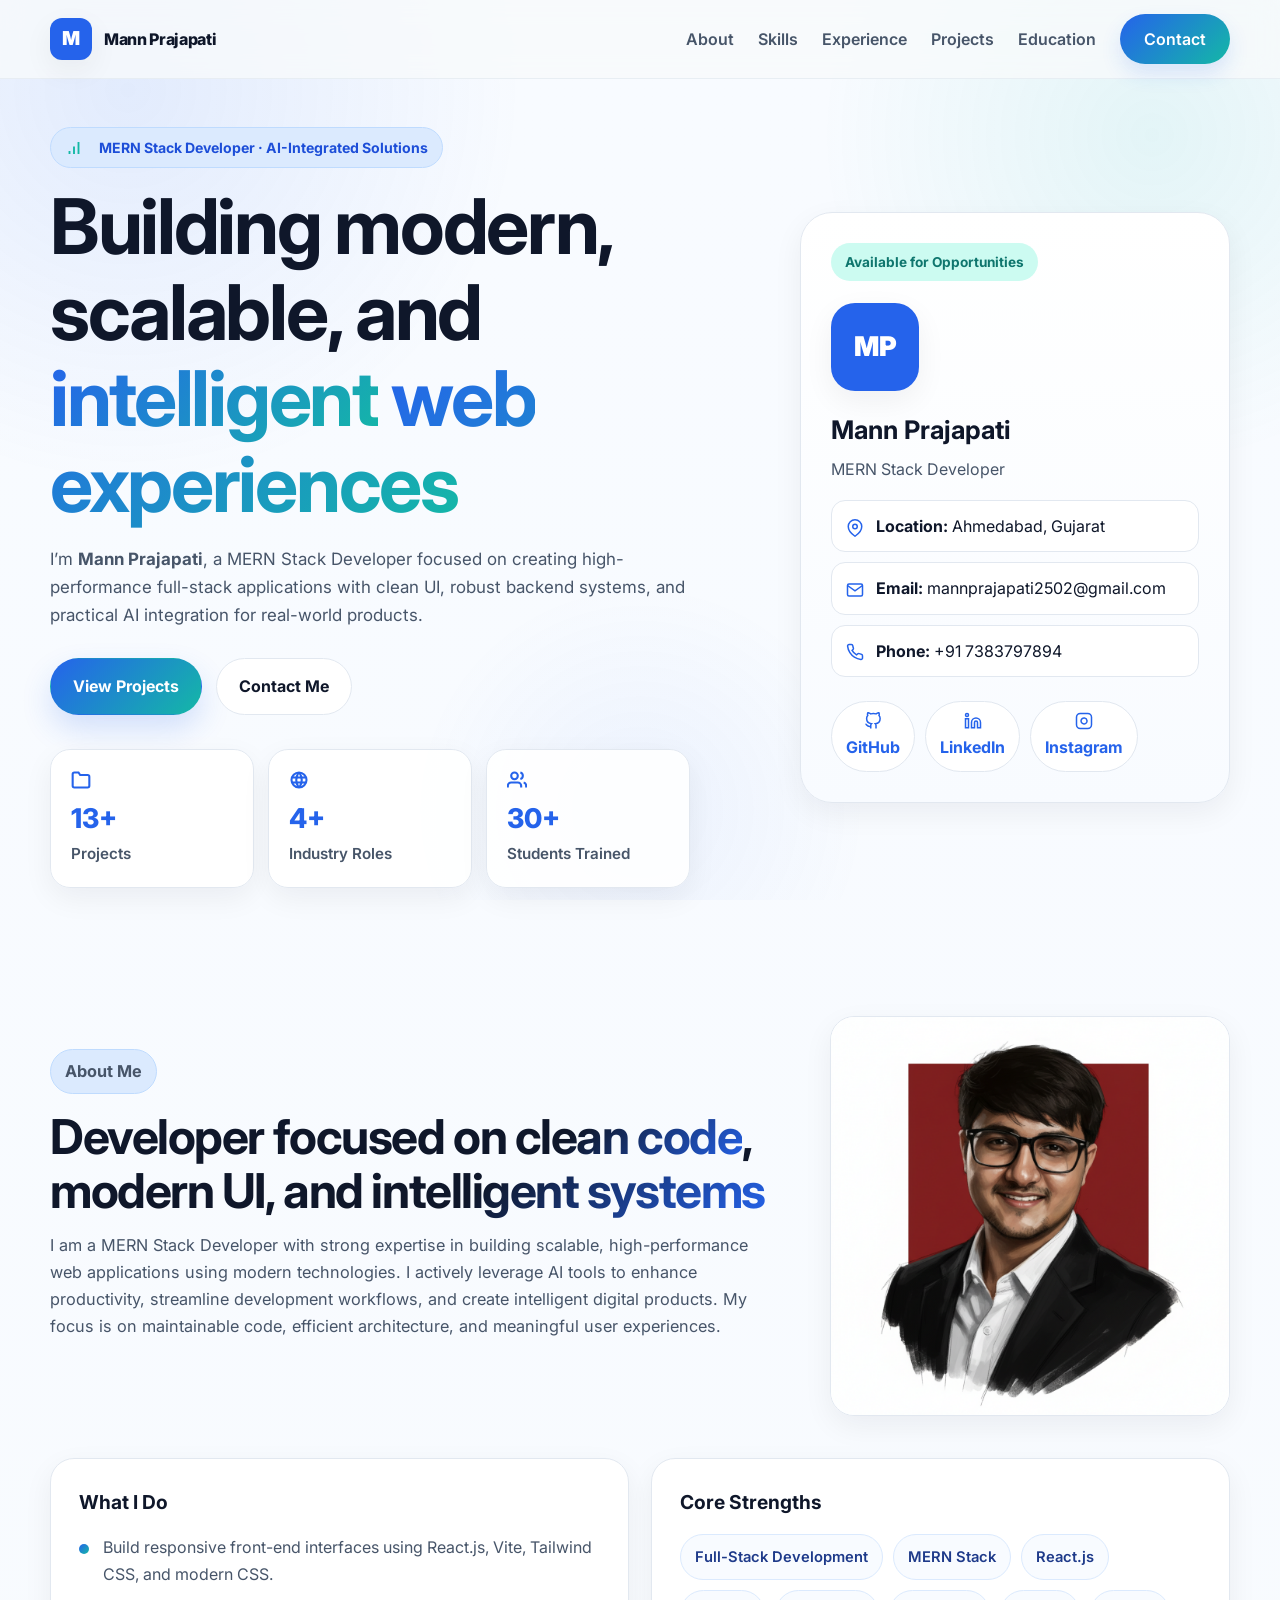
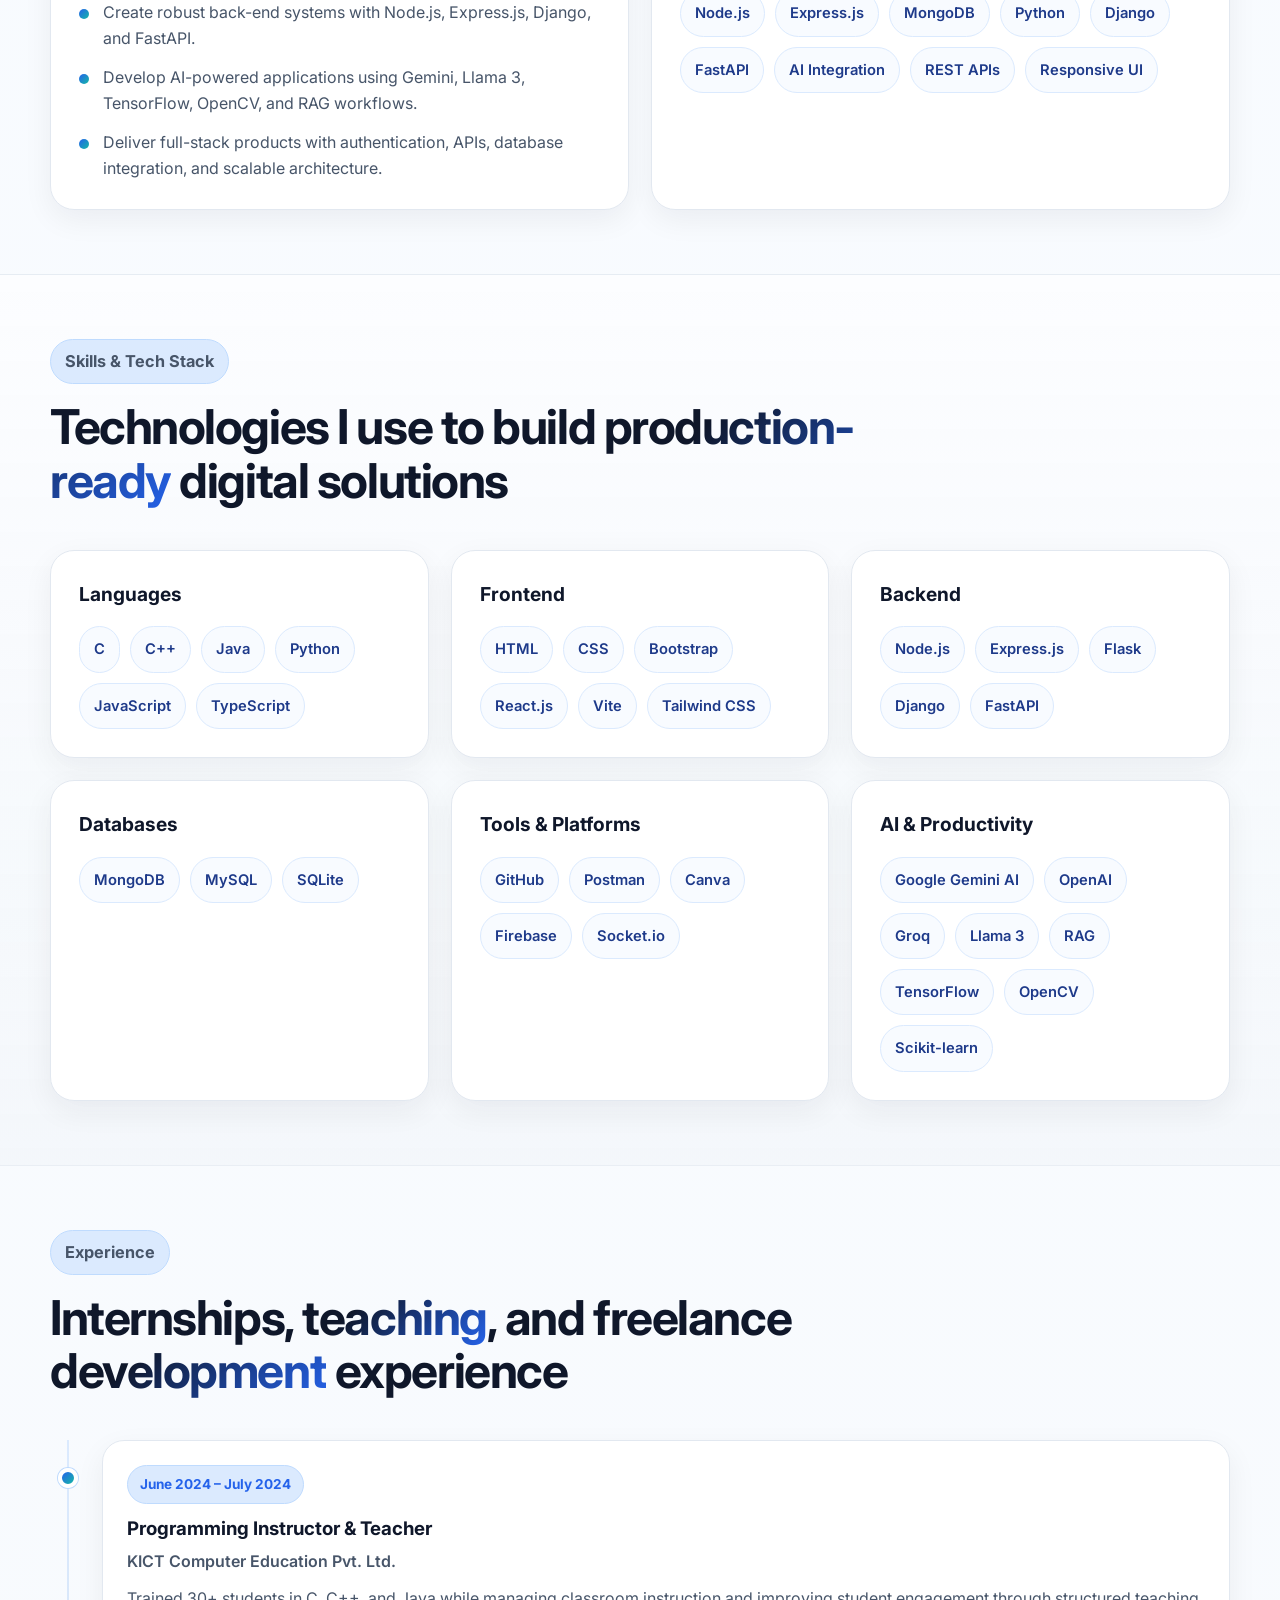
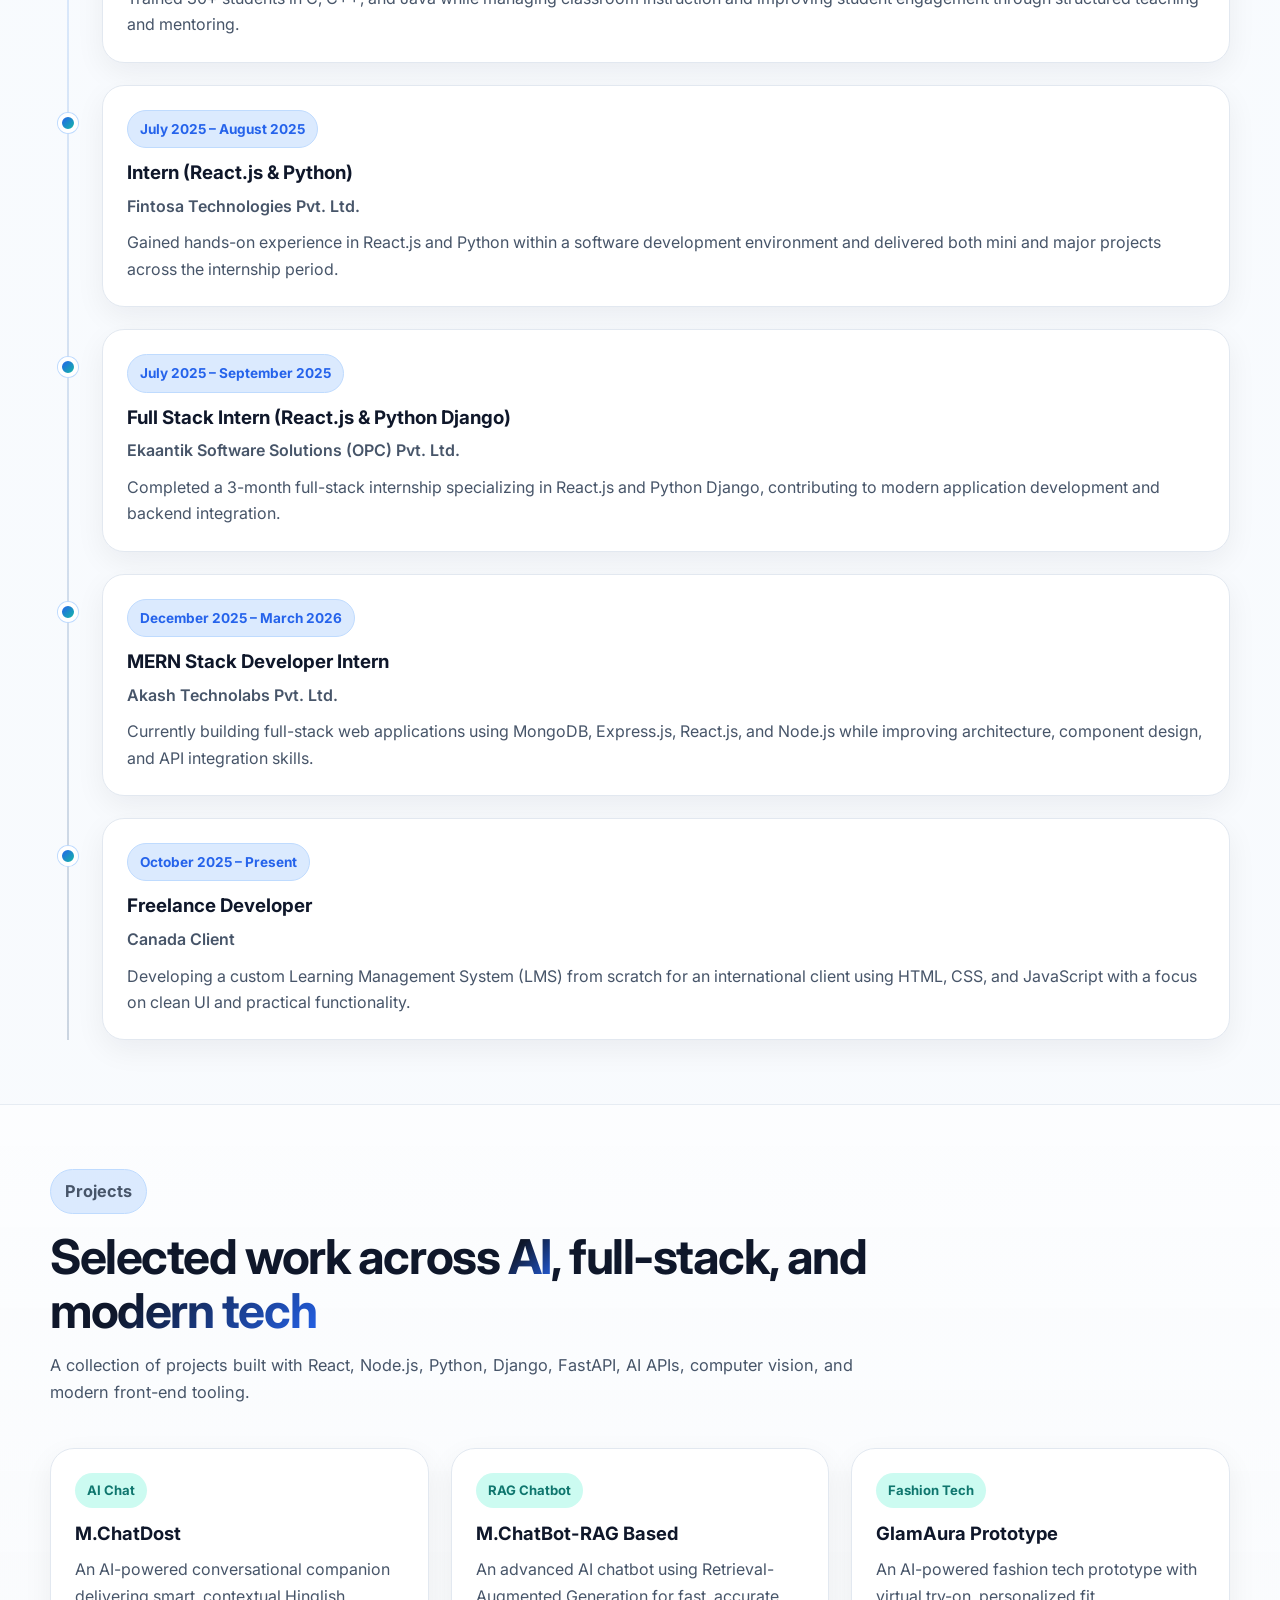
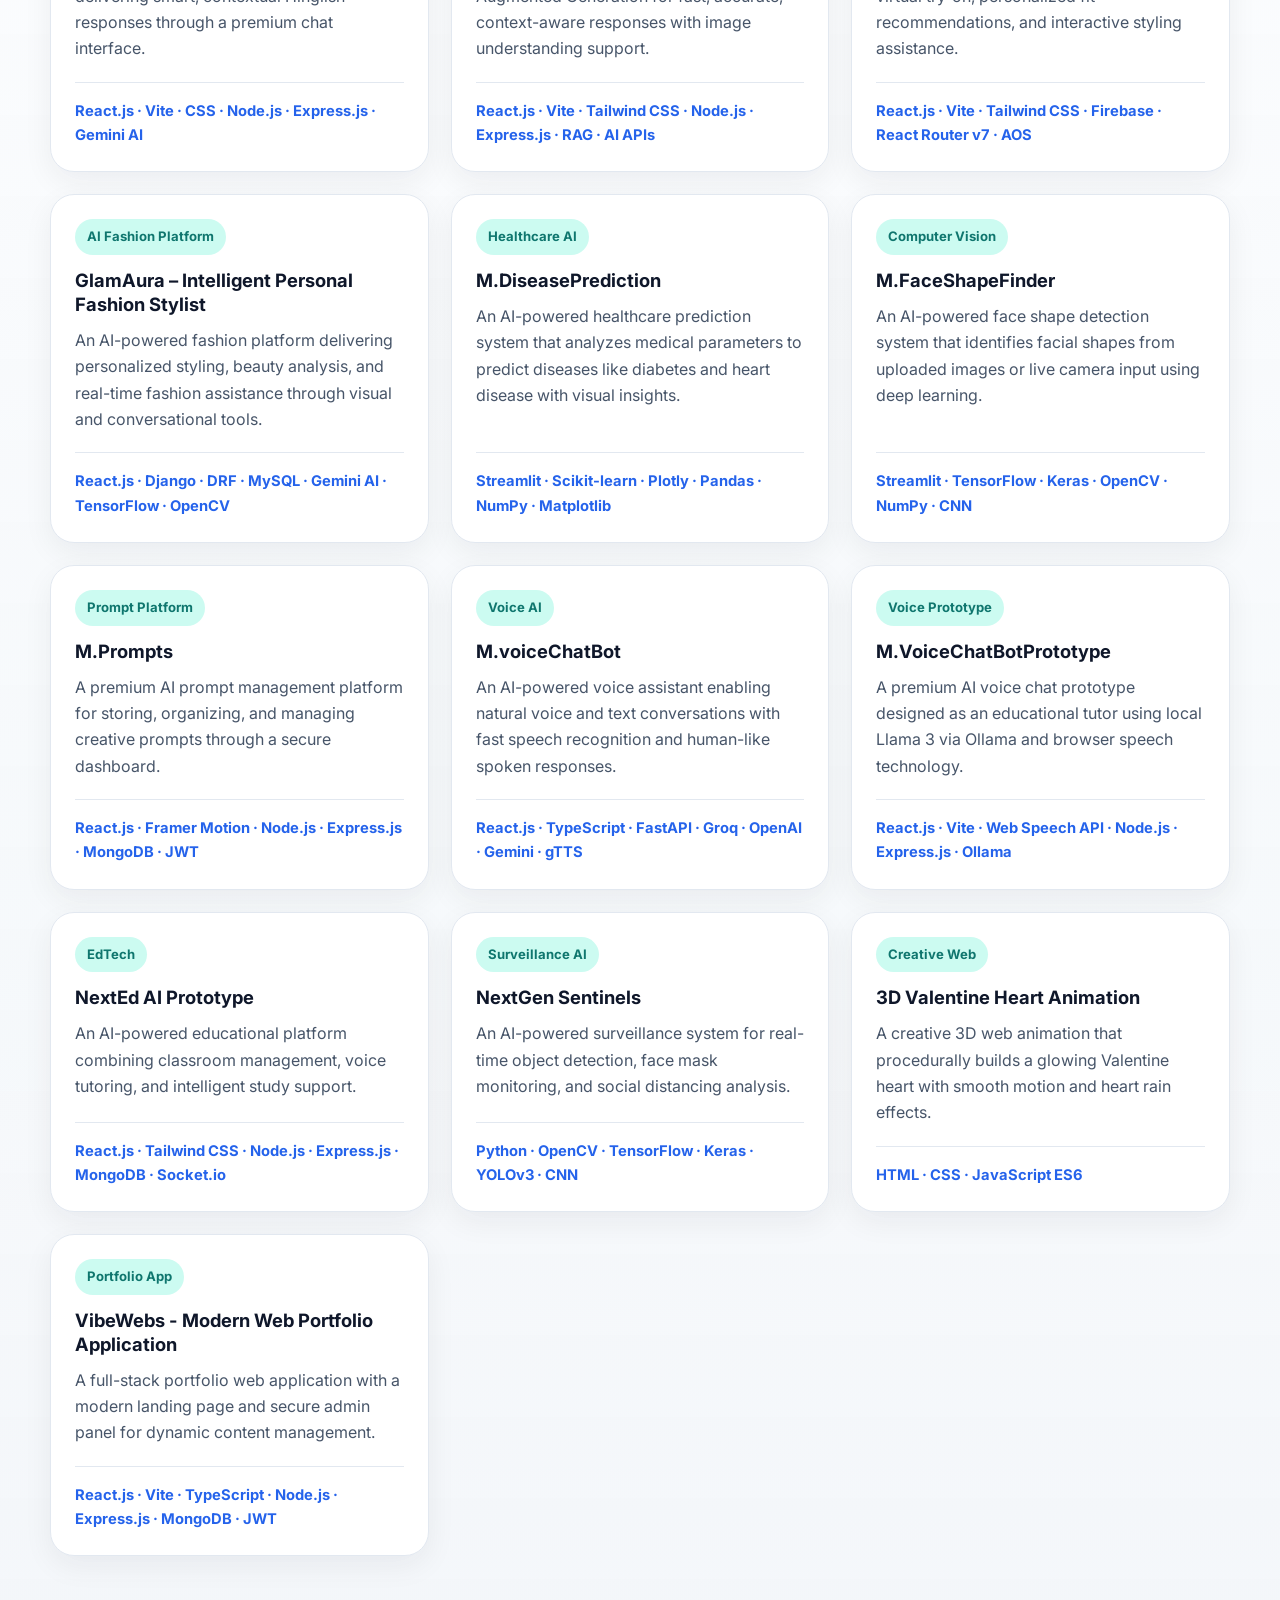
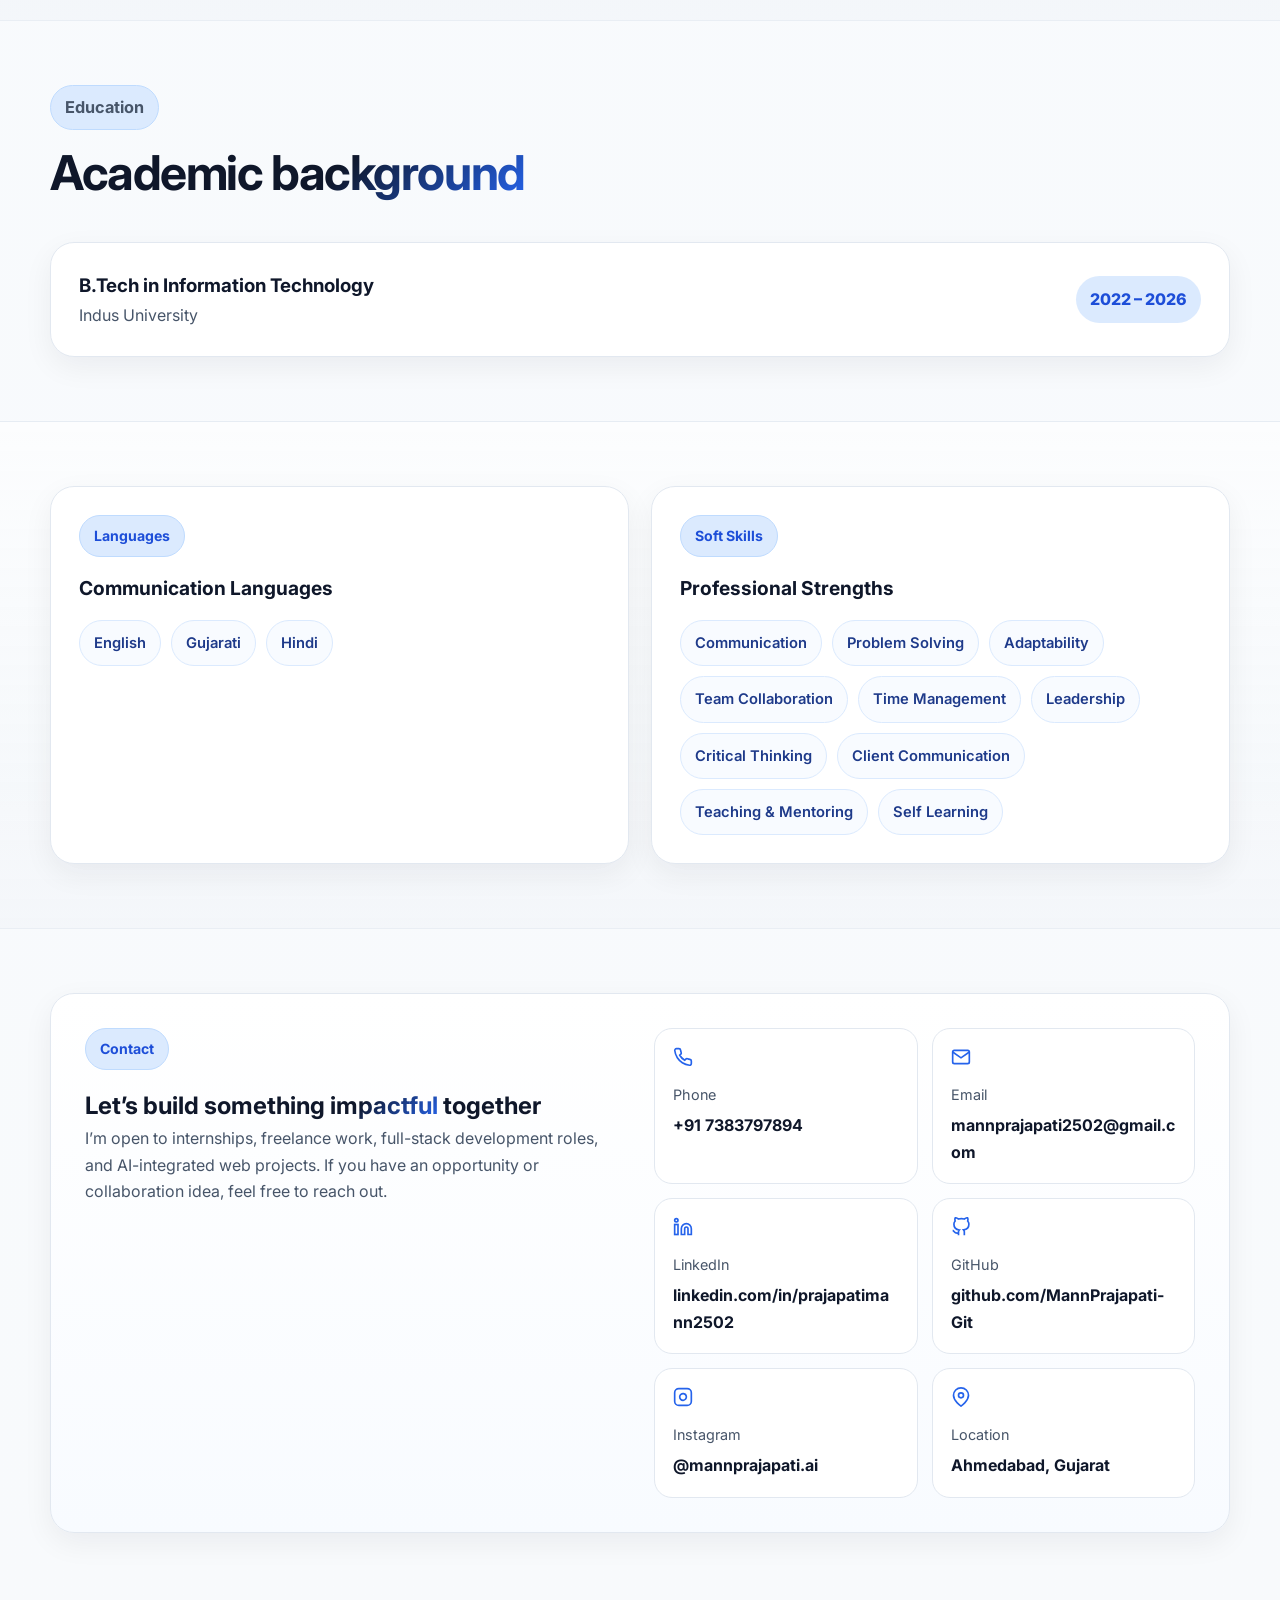
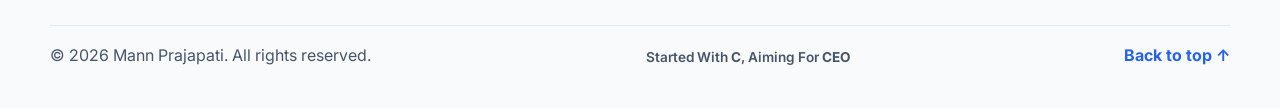
==== index.html @ d84b83ed "SPA-Portfolio uploaded" ====
<!-- index.html -->
<!DOCTYPE html>
<html lang="en">
<head>
  <meta charset="UTF-8" />
  <meta name="viewport" content="width=device-width, initial-scale=1.0" />
  <title>Mann Prajapati | MERN Stack Developer</title>
  <link rel="icon" type="image/svg+xml" href="data:image/svg+xml,<svg xmlns='http://www.w3.org/2000/svg' viewBox='0 0 100 100'><rect width='100' height='100' rx='20' fill='%232563eb'/><text x='50' y='72' font-family='sans-serif' font-size='65' font-weight='800' fill='white' text-anchor='middle'>M</text></svg>">
  <meta name="description" content="Mann Prajapati - MERN Stack Developer portfolio showcasing full-stack, AI-powered, and modern web projects." />
  <meta name="theme-color" content="#2563eb" />
  <link rel="preconnect" href="https://fonts.googleapis.com">
  <link rel="preconnect" href="https://fonts.gstatic.com" crossorigin>
  <link href="https://fonts.googleapis.com/css2?family=Inter:wght@400;500;600;700;800&display=swap" rel="stylesheet">
  <link rel="stylesheet" href="style.css" />
</head>
<body>
  <div class="site-bg"></div>

  <header class="header" id="top">
    <div class="container nav">
      <a href="#top" class="brand">
        <span class="brand-mark">M</span>
        <span class="brand-text">Mann Prajapati</span>
      </a>

      <button class="nav-toggle" id="navToggle" aria-label="Toggle navigation" aria-expanded="false">
        <span></span><span></span><span></span>
      </button>

      <nav class="nav-menu" id="navMenu">
        <a href="#about">About</a>
        <a href="#skills">Skills</a>
        <a href="#experience">Experience</a>
        <a href="#projects">Projects</a>
        <a href="#education">Education</a>
        <a href="#contact" class="nav-cta">Contact</a>
      </nav>
    </div>
  </header>

  <main>
    <!-- Hero -->
    <section class="hero section">
      <div class="container hero-grid">
        <div class="hero-content reveal">
          <p class="eyebrow">
            <svg width="18" height="18" viewBox="0 0 24 24" fill="none" stroke="currentColor" stroke-width="2.5" style="margin-right: 8px; vertical-align: middle; color: var(--accent);">
              <path d="M12 20V10"></path>
              <path d="M18 20V4"></path>
              <path d="M6 20v-4"></path>
            </svg>
            MERN Stack Developer · AI-Integrated Solutions
          </p>
          <h1>
            Building modern, scalable, and <span class="text-gradient">intelligent</span>
            <span class="text-gradient">web experiences</span>
          </h1>
          <p class="hero-text">
            I’m <strong>Mann Prajapati</strong>, a MERN Stack Developer focused on creating
            high-performance full-stack applications with clean UI, robust backend systems,
            and practical AI integration for real-world products.
          </p>

          <div class="hero-actions">
            <a href="#projects" class="btn btn-primary">View Projects</a>
            <a href="#contact" class="btn btn-secondary">Contact Me</a>
          </div>

          <div class="hero-meta">
            <div class="meta-card">
              <svg width="20" height="20" viewBox="0 0 24 24" fill="none" stroke="currentColor" stroke-width="2.5" style="margin-bottom: 8px; color: var(--primary);">
                <path d="M22 19a2 2 0 0 1-2 2H4a2 2 0 0 1-2-2V5a2 2 0 0 1 2-2h5l2 3h9a2 2 0 0 1 2 2z"></path>
              </svg>
              <span class="meta-number">13+</span>
              <span class="meta-label">Projects</span>
            </div>
            <div class="meta-card">
              <svg width="20" height="20" viewBox="0 0 24 24" fill="none" stroke="currentColor" stroke-width="2.5" style="margin-bottom: 8px; color: var(--primary);">
                <path d="M12 21a9 9 0 1 0-9-9 9 9 0 0 0 9 9z"></path>
                <path d="M3.6 9h16.8"></path>
                <path d="M3.6 15h16.8"></path>
                <path d="M11.5 3a17 17 0 0 0 0 18"></path>
                <path d="M12.5 3a17 17 0 0 1 0 18"></path>
              </svg>
              <span class="meta-number">4+</span>
              <span class="meta-label">Industry Roles</span>
            </div>
            <div class="meta-card">
              <svg width="20" height="20" viewBox="0 0 24 24" fill="none" stroke="currentColor" stroke-width="2.5" style="margin-bottom: 8px; color: var(--primary);">
                <path d="M17 21v-2a4 4 0 0 0-4-4H5a4 4 0 0 0-4 4v2"></path>
                <circle cx="9" cy="7" r="4"></circle>
                <path d="M23 21v-2a4 4 0 0 0-3-3.87"></path>
                <path d="M16 3.13a4 4 0 0 1 0 7.75"></path>
              </svg>
              <span class="meta-number">30+</span>
              <span class="meta-label">Students Trained</span>
            </div>
          </div>
        </div>

        <div class="hero-card reveal">
          <div class="profile-card">
            <div class="profile-badge">
              Available for Opportunities</div>
            <div class="profile-avatar">MP</div>
            <h3>Mann Prajapati</h3>
            <p>MERN Stack Developer</p>

            <div class="info-list">
              <div>
                <svg width="18" height="18" viewBox="0 0 24 24" fill="none" stroke="currentColor" stroke-width="2" style="margin-right: 8px; vertical-align: middle; color: var(--primary);">
                  <path d="M21 10c0 7-9 13-9 13s-9-6-9-13a9 9 0 0 1 18 0z"></path>
                  <circle cx="12" cy="10" r="3"></circle>
                </svg>
                <strong>Location:</strong> Ahmedabad, Gujarat
              </div>
              <div>
                <svg width="18" height="18" viewBox="0 0 24 24" fill="none" stroke="currentColor" stroke-width="2" style="margin-right: 8px; vertical-align: middle; color: var(--primary);">
                  <path d="M4 4h16c1.1 0 2 .9 2 2v12c0 1.1-.9 2-2 2H4c-1.1 0-2-.9-2-2V6c0-1.1.9-2 2-2z"></path>
                  <polyline points="22,6 12,13 2,6"></polyline>
                </svg>
                <strong>Email:</strong> mannprajapati2502@gmail.com
              </div>
              <div>
                <svg width="18" height="18" viewBox="0 0 24 24" fill="none" stroke="currentColor" stroke-width="2" style="margin-right: 8px; vertical-align: middle; color: var(--primary);">
                  <path d="M22 16.92v3a2 2 0 0 1-2.18 2 19.79 19.79 0 0 1-8.63-3.07 19.5 19.5 0 0 1-6-6 19.79 19.79 0 0 1-3.07-8.67A2 2 0 0 1 4.11 2h3a2 2 0 0 1 2 1.72 12.84 12.84 0 0 0 .7 2.81 2 2 0 0 1-.45 2.11L8.09 9.91a16 16 0 0 0 6 6l1.27-1.27a2 2 0 0 1 2.11-.45 12.84 12.84 0 0 0 2.81.7A2 2 0 0 1 22 16.92z"></path>
                </svg>
                <strong>Phone:</strong> +91 7383797894
              </div>
            </div>

            <div class="socials">
              <a href="https://github.com/MannPrajapati-Git" target="_blank" rel="noreferrer">
                <svg width="18" height="18" viewBox="0 0 24 24" fill="none" stroke="currentColor" stroke-width="2" style="margin-bottom: 4px; display: block; margin-left: auto; margin-right: auto;">
                  <path d="M9 19c-5 1.5-5-2.5-7-3m14 6v-3.87a3.37 3.37 0 0 0-.94-2.61c3.14-.35 6.44-1.54 6.44-7A5.44 5.44 0 0 0 20 4.77 5.07 5.07 0 0 0 19.91 1S18.73.65 16 2.48a13.38 13.38 0 0 0-7 0C6.27.65 5.09 1 5.09 1A5.07 5.07 0 0 0 5 4.77a5.44 5.44 0 0 0-1.5 3.78c0 5.42 3.3 6.61 6.44 7A3.37 3.37 0 0 0 9 18.13V22"></path>
                </svg>
                GitHub
              </a>
              <a href="https://www.linkedin.com/in/prajapatimann2502" target="_blank" rel="noreferrer">
                <svg width="18" height="18" viewBox="0 0 24 24" fill="none" stroke="currentColor" stroke-width="2" style="margin-bottom: 4px; display: block; margin-left: auto; margin-right: auto;">
                  <path d="M16 8a6 6 0 0 1 6 6v7h-4v-7a2 2 0 0 0-2-2 2 2 0 0 0-2 2v7h-4v-7a6 6 0 0 1 6-6z"></path>
                  <rect x="2" y="9" width="4" height="12"></rect>
                  <circle cx="4" cy="4" r="2"></circle>
                </svg>
                LinkedIn
              </a>
              <a href="https://www.instagram.com/mannprajapati.ai/" target="_blank" rel="noreferrer">
                <svg width="18" height="18" viewBox="0 0 24 24" fill="none" stroke="currentColor" stroke-width="2" style="margin-bottom: 4px; display: block; margin-left: auto; margin-right: auto;">
                  <rect x="2" y="2" width="20" height="20" rx="5" ry="5"></rect>
                  <path d="M16 11.37A4 4 0 1 1 12.63 8 4 4 0 0 1 16 11.37z"></path>
                  <line x1="17.5" y1="6.5" x2="17.51" y2="6.5"></line>
                </svg>
                Instagram
              </a>
            </div>
          </div>
        </div>
      </div>
    </section>

    <section class="section" id="about">
      <div class="container">
        <div class="about-header reveal">
          <div class="section-head">
            <p class="section-tag">About Me</p>
            <h2>Developer focused on <span class="text-gradient">clean code</span>, modern UI, and <span class="text-gradient">intelligent systems</span></h2>
            <p>
              I am a MERN Stack Developer with strong expertise in building scalable, high-performance web applications using modern technologies. I actively leverage AI tools to enhance productivity, streamline development workflows, and create intelligent digital products. My focus is on maintainable code, efficient architecture, and meaningful user experiences.
            </p>
          </div>
          <div class="about-image">
            <img src="Mann.png" alt="Mann Prajapati Professional Portrait">
          </div>
        </div>

        <div class="about-grid">
          <div class="about-card reveal">
            <h3>What I Do</h3>
            <ul class="check-list">
              <li>Build responsive front-end interfaces using React.js, Vite, Tailwind CSS, and modern CSS.</li>
              <li>Create robust back-end systems with Node.js, Express.js, Django, and FastAPI.</li>
              <li>Develop AI-powered applications using Gemini, Llama 3, TensorFlow, OpenCV, and RAG workflows.</li>
              <li>Deliver full-stack products with authentication, APIs, database integration, and scalable architecture.</li>
            </ul>
          </div>

          <div class="about-card reveal">
            <h3>Core Strengths</h3>
            <div class="pill-wrap">
              <span class="pill">Full-Stack Development</span>
              <span class="pill">MERN Stack</span>
              <span class="pill">React.js</span>
              <span class="pill">Node.js</span>
              <span class="pill">Express.js</span>
              <span class="pill">MongoDB</span>
              <span class="pill">Python</span>
              <span class="pill">Django</span>
              <span class="pill">FastAPI</span>
              <span class="pill">AI Integration</span>
              <span class="pill">REST APIs</span>
              <span class="pill">Responsive UI</span>
            </div>
          </div>
        </div>
      </div>
    </section>

    <!-- Skills -->
    <section class="section section-alt" id="skills">
      <div class="container">
        <div class="section-head reveal">
          <p class="section-tag">Skills & Tech Stack</p>
          <h2>Technologies I use to build <span class="text-gradient">production-ready</span> digital solutions</h2>
        </div>

        <div class="skills-grid">
          <article class="skill-card reveal">
            <h3>Languages</h3>
            <div class="pill-wrap">
              <span class="pill">C</span>
              <span class="pill">C++</span>
              <span class="pill">Java</span>
              <span class="pill">Python</span>
              <span class="pill">JavaScript</span>
              <span class="pill">TypeScript</span>
            </div>
          </article>

          <article class="skill-card reveal">
            <h3>Frontend</h3>
            <div class="pill-wrap">
              <span class="pill">HTML</span>
              <span class="pill">CSS</span>
              <span class="pill">Bootstrap</span>
              <span class="pill">React.js</span>
              <span class="pill">Vite</span>
              <span class="pill">Tailwind CSS</span>
            </div>
          </article>

          <article class="skill-card reveal">
            <h3>Backend</h3>
            <div class="pill-wrap">
              <span class="pill">Node.js</span>
              <span class="pill">Express.js</span>
              <span class="pill">Flask</span>
              <span class="pill">Django</span>
              <span class="pill">FastAPI</span>
            </div>
          </article>

          <article class="skill-card reveal">
            <h3>Databases</h3>
            <div class="pill-wrap">
              <span class="pill">MongoDB</span>
              <span class="pill">MySQL</span>
              <span class="pill">SQLite</span>
            </div>
          </article>

          <article class="skill-card reveal">
            <h3>Tools & Platforms</h3>
            <div class="pill-wrap">
              <span class="pill">GitHub</span>
              <span class="pill">Postman</span>
              <span class="pill">Canva</span>
              <span class="pill">Firebase</span>
              <span class="pill">Socket.io</span>
            </div>
          </article>

          <article class="skill-card reveal">
            <h3>AI & Productivity</h3>
            <div class="pill-wrap">
              <span class="pill">Google Gemini AI</span>
              <span class="pill">OpenAI</span>
              <span class="pill">Groq</span>
              <span class="pill">Llama 3</span>
              <span class="pill">RAG</span>
              <span class="pill">TensorFlow</span>
              <span class="pill">OpenCV</span>
              <span class="pill">Scikit-learn</span>
            </div>
          </article>
        </div>
      </div>
    </section>

    <!-- Experience -->
    <section class="section" id="experience">
      <div class="container">
        <div class="section-head reveal">
          <p class="section-tag">Experience</p>
          <h2>Internships, <span class="text-gradient">teaching</span>, and freelance <span class="text-gradient">development</span> experience</h2>
        </div>

        <div class="timeline">
          <article class="timeline-item reveal">
            <div class="timeline-dot"></div>
            <div class="timeline-card">
              <span class="timeline-date">June 2024 – July 2024</span>
              <h3>Programming Instructor & Teacher</h3>
              <h4>KICT Computer Education Pvt. Ltd.</h4>
              <p>
                Trained 30+ students in C, C++, and Java while managing classroom instruction and improving student engagement through structured teaching and mentoring.
              </p>
            </div>
          </article>

          <article class="timeline-item reveal">
            <div class="timeline-dot"></div>
            <div class="timeline-card">
              <span class="timeline-date">July 2025 – August 2025</span>
              <h3>Intern (React.js & Python)</h3>
              <h4>Fintosa Technologies Pvt. Ltd.</h4>
              <p>
                Gained hands-on experience in React.js and Python within a software development environment and delivered both mini and major projects across the internship period.
              </p>
            </div>
          </article>

          <article class="timeline-item reveal">
            <div class="timeline-dot"></div>
            <div class="timeline-card">
              <span class="timeline-date">July 2025 – September 2025</span>
              <h3>Full Stack Intern (React.js & Python Django)</h3>
              <h4>Ekaantik Software Solutions (OPC) Pvt. Ltd.</h4>
              <p>
                Completed a 3-month full-stack internship specializing in React.js and Python Django, contributing to modern application development and backend integration.
              </p>
            </div>
          </article>

          <article class="timeline-item reveal">
            <div class="timeline-dot"></div>
            <div class="timeline-card">
              <span class="timeline-date">December 2025 – March 2026</span>
              <h3>MERN Stack Developer Intern</h3>
              <h4>Akash Technolabs Pvt. Ltd.</h4>
              <p>
                Currently building full-stack web applications using MongoDB, Express.js, React.js, and Node.js while improving architecture, component design, and API integration skills.
              </p>
            </div>
          </article>

          <article class="timeline-item reveal">
            <div class="timeline-dot"></div>
            <div class="timeline-card">
              <span class="timeline-date">October 2025 – Present</span>
              <h3>Freelance Developer</h3>
              <h4>Canada Client</h4>
              <p>
                Developing a custom Learning Management System (LMS) from scratch for an international client using HTML, CSS, and JavaScript with a focus on clean UI and practical functionality.
              </p>
            </div>
          </article>
        </div>
      </div>
    </section>

    <!-- Projects -->
    <section class="section section-alt" id="projects">
      <div class="container">
        <div class="section-head reveal">
          <p class="section-tag">Projects</p>
          <h2>Selected work across <span class="text-gradient">AI</span>, full-stack, and <span class="text-gradient">modern tech</span></h2>
          <p>
            A collection of projects built with React, Node.js, Python, Django, FastAPI, AI APIs, computer vision, and modern front-end tooling.
          </p>
        </div>

        <div class="projects-grid">
          <article class="project-card reveal">
            <div class="project-top">
              <span class="project-badge">AI Chat</span>
              <h3>M.ChatDost</h3>
              <p>An AI-powered conversational companion delivering smart, contextual Hinglish responses through a premium chat interface.</p>
            </div>
            <div class="project-stack">React.js · Vite · CSS · Node.js · Express.js · Gemini AI</div>
          </article>

          <article class="project-card reveal">
            <div class="project-top">
              <span class="project-badge">RAG Chatbot</span>
              <h3>M.ChatBot-RAG Based</h3>
              <p>An advanced AI chatbot using Retrieval-Augmented Generation for fast, accurate, context-aware responses with image understanding support.</p>
            </div>
            <div class="project-stack">React.js · Vite · Tailwind CSS · Node.js · Express.js · RAG · AI APIs</div>
          </article>

          <article class="project-card reveal">
            <div class="project-top">
              <span class="project-badge">Fashion Tech</span>
              <h3>GlamAura Prototype</h3>
              <p>An AI-powered fashion tech prototype with virtual try-on, personalized fit recommendations, and interactive styling assistance.</p>
            </div>
            <div class="project-stack">React.js · Vite · Tailwind CSS · Firebase · React Router v7 · AOS</div>
          </article>

          <article class="project-card reveal">
            <div class="project-top">
              <span class="project-badge">AI Fashion Platform</span>
              <h3>GlamAura – Intelligent Personal Fashion Stylist</h3>
              <p>An AI-powered fashion platform delivering personalized styling, beauty analysis, and real-time fashion assistance through visual and conversational tools.</p>
            </div>
            <div class="project-stack">React.js · Django · DRF · MySQL · Gemini AI · TensorFlow · OpenCV</div>
          </article>

          <article class="project-card reveal">
            <div class="project-top">
              <span class="project-badge">Healthcare AI</span>
              <h3>M.DiseasePrediction</h3>
              <p>An AI-powered healthcare prediction system that analyzes medical parameters to predict diseases like diabetes and heart disease with visual insights.</p>
            </div>
            <div class="project-stack">Streamlit · Scikit-learn · Plotly · Pandas · NumPy · Matplotlib</div>
          </article>

          <article class="project-card reveal">
            <div class="project-top">
              <span class="project-badge">Computer Vision</span>
              <h3>M.FaceShapeFinder</h3>
              <p>An AI-powered face shape detection system that identifies facial shapes from uploaded images or live camera input using deep learning.</p>
            </div>
            <div class="project-stack">Streamlit · TensorFlow · Keras · OpenCV · NumPy · CNN</div>
          </article>

          <article class="project-card reveal">
            <div class="project-top">
              <span class="project-badge">Prompt Platform</span>
              <h3>M.Prompts</h3>
              <p>A premium AI prompt management platform for storing, organizing, and managing creative prompts through a secure dashboard.</p>
            </div>
            <div class="project-stack">React.js · Framer Motion · Node.js · Express.js · MongoDB · JWT</div>
          </article>

          <article class="project-card reveal">
            <div class="project-top">
              <span class="project-badge">Voice AI</span>
              <h3>M.voiceChatBot</h3>
              <p>An AI-powered voice assistant enabling natural voice and text conversations with fast speech recognition and human-like spoken responses.</p>
            </div>
            <div class="project-stack">React.js · TypeScript · FastAPI · Groq · OpenAI · Gemini · gTTS</div>
          </article>

          <article class="project-card reveal">
            <div class="project-top">
              <span class="project-badge">Voice Prototype</span>
              <h3>M.VoiceChatBotPrototype</h3>
              <p>A premium AI voice chat prototype designed as an educational tutor using local Llama 3 via Ollama and browser speech technology.</p>
            </div>
            <div class="project-stack">React.js · Vite · Web Speech API · Node.js · Express.js · Ollama</div>
          </article>

          <article class="project-card reveal">
            <div class="project-top">
              <span class="project-badge">EdTech</span>
              <h3>NextEd AI Prototype</h3>
              <p>An AI-powered educational platform combining classroom management, voice tutoring, and intelligent study support.</p>
            </div>
            <div class="project-stack">React.js · Tailwind CSS · Node.js · Express.js · MongoDB · Socket.io</div>
          </article>

          <article class="project-card reveal">
            <div class="project-top">
              <span class="project-badge">Surveillance AI</span>
              <h3>NextGen Sentinels</h3>
              <p>An AI-powered surveillance system for real-time object detection, face mask monitoring, and social distancing analysis.</p>
            </div>
            <div class="project-stack">Python · OpenCV · TensorFlow · Keras · YOLOv3 · CNN</div>
          </article>

          <article class="project-card reveal">
            <div class="project-top">
              <span class="project-badge">Creative Web</span>
              <h3>3D Valentine Heart Animation</h3>
              <p>A creative 3D web animation that procedurally builds a glowing Valentine heart with smooth motion and heart rain effects.</p>
            </div>
            <div class="project-stack">HTML · CSS · JavaScript ES6</div>
          </article>

          <article class="project-card reveal">
            <div class="project-top">
              <span class="project-badge">Portfolio App</span>
              <h3>VibeWebs - Modern Web Portfolio Application</h3>
              <p>A full-stack portfolio web application with a modern landing page and secure admin panel for dynamic content management.</p>
            </div>
            <div class="project-stack">React.js · Vite · TypeScript · Node.js · Express.js · MongoDB · JWT</div>
          </article>
        </div>
      </div>
    </section>

    <!-- Education -->
    <section class="section" id="education">
      <div class="container">
        <div class="section-head reveal">
          <p class="section-tag">Education</p>
          <h2>Academic <span class="text-gradient">background</span></h2>
        </div>

        <div class="edu-card reveal">
          <div>
            <h3>B.Tech in Information Technology</h3>
            <p>Indus University</p>
          </div>
          <span class="edu-year">2022 – 2026</span>
        </div>
      </div>
    </section>

    <!-- Additional -->
    <section class="section section-alt">
      <div class="container extra-grid">
        <div class="extra-card reveal">
          <p class="section-tag">Languages</p>
          <h3>Communication Languages</h3>
          <div class="pill-wrap">
            <span class="pill">English</span>
            <span class="pill">Gujarati</span>
            <span class="pill">Hindi</span>
          </div>
        </div>

        <div class="extra-card reveal">
          <p class="section-tag">Soft Skills</p>
          <h3>Professional Strengths</h3>
          <div class="pill-wrap">
            <span class="pill">Communication</span>
            <span class="pill">Problem Solving</span>
            <span class="pill">Adaptability</span>
            <span class="pill">Team Collaboration</span>
            <span class="pill">Time Management</span>
            <span class="pill">Leadership</span>
            <span class="pill">Critical Thinking</span>
            <span class="pill">Client Communication</span>
            <span class="pill">Teaching & Mentoring</span>
            <span class="pill">Self Learning</span>
          </div>
        </div>
      </div>
    </section>

    <!-- Contact -->
    <section class="section" id="contact">
      <div class="container">
        <div class="contact-card reveal">
          <div class="contact-copy">
            <p class="section-tag">Contact</p>
            <h2>Let’s build something <span class="text-gradient">impactful</span> together</h2>
            <p>
              I’m open to internships, freelance work, full-stack development roles, and AI-integrated web projects. If you have an opportunity or collaboration idea, feel free to reach out.
            </p>
          </div>

          <div class="contact-grid">
            <a class="contact-item" href="tel:+917383797894">
              <svg width="20" height="20" viewBox="0 0 24 24" fill="none" stroke="currentColor" stroke-width="2" style="margin-bottom: 8px; color: var(--primary);">
                <path d="M22 16.92v3a2 2 0 0 1-2.18 2 19.79 19.79 0 0 1-8.63-3.07 19.5 19.5 0 0 1-6-6 19.79 19.79 0 0 1-3.07-8.67A2 2 0 0 1 4.11 2h3a2 2 0 0 1 2 1.72 12.84 12.84 0 0 0 .7 2.81 2 2 0 0 1-.45 2.11L8.09 9.91a16 16 0 0 0 6 6l1.27-1.27a2 2 0 0 1 2.11-.45 12.84 12.84 0 0 0 2.81.7A2 2 0 0 1 22 16.92z"></path>
              </svg>
              <span class="contact-label">Phone</span>
              <strong>+91 7383797894</strong>
            </a>
            <a class="contact-item" href="mailto:mannprajapati2502@gmail.com">
              <svg width="20" height="20" viewBox="0 0 24 24" fill="none" stroke="currentColor" stroke-width="2" style="margin-bottom: 8px; color: var(--primary);">
                <path d="M4 4h16c1.1 0 2 .9 2 2v12c0 1.1-.9 2-2 2H4c-1.1 0-2-.9-2-2V6c0-1.1.9-2 2-2z"></path>
                <polyline points="22,6 12,13 2,6"></polyline>
              </svg>
              <span class="contact-label">Email</span>
              <strong>mannprajapati2502@gmail.com</strong>
            </a>
            <a class="contact-item" href="https://www.linkedin.com/in/prajapatimann2502" target="_blank" rel="noreferrer">
              <svg width="20" height="20" viewBox="0 0 24 24" fill="none" stroke="currentColor" stroke-width="2" style="margin-bottom: 8px; color: var(--primary);">
                <path d="M16 8a6 6 0 0 1 6 6v7h-4v-7a2 2 0 0 0-2-2 2 2 0 0 0-2 2v7h-4v-7a6 6 0 0 1 6-6z"></path>
                <rect x="2" y="9" width="4" height="12"></rect>
                <circle cx="4" cy="4" r="2"></circle>
              </svg>
              <span class="contact-label">LinkedIn</span>
              <strong>linkedin.com/in/prajapatimann2502</strong>
            </a>
            <a class="contact-item" href="https://github.com/MannPrajapati-Git" target="_blank" rel="noreferrer">
              <svg width="20" height="20" viewBox="0 0 24 24" fill="none" stroke="currentColor" stroke-width="2" style="margin-bottom: 8px; color: var(--primary);">
                <path d="M9 19c-5 1.5-5-2.5-7-3m14 6v-3.87a3.37 3.37 0 0 0-.94-2.61c3.14-.35 6.44-1.54 6.44-7A5.44 5.44 0 0 0 20 4.77 5.07 5.07 0 0 0 19.91 1S18.73.65 16 2.48a13.38 13.38 0 0 0-7 0C6.27.65 5.09 1 5.09 1A5.07 5.07 0 0 0 5 4.77a5.44 5.44 0 0 0-1.5 3.78c0 5.42 3.3 6.61 6.44 7A3.37 3.37 0 0 0 9 18.13V22"></path>
              </svg>
              <span class="contact-label">GitHub</span>
              <strong>github.com/MannPrajapati-Git</strong>
            </a>
            <a class="contact-item" href="https://www.instagram.com/mannprajapati.ai/" target="_blank" rel="noreferrer">
              <svg width="20" height="20" viewBox="0 0 24 24" fill="none" stroke="currentColor" stroke-width="2" style="margin-bottom: 8px; color: var(--primary);">
                <rect x="2" y="2" width="20" height="20" rx="5" ry="5"></rect>
                <path d="M16 11.37A4 4 0 1 1 12.63 8 4 4 0 0 1 16 11.37z"></path>
                <line x1="17.5" y1="6.5" x2="17.51" y2="6.5"></line>
              </svg>
              <span class="contact-label">Instagram</span>
              <strong>@mannprajapati.ai</strong>
            </a>
            <div class="contact-item">
              <svg width="20" height="20" viewBox="0 0 24 24" fill="none" stroke="currentColor" stroke-width="2" style="margin-bottom: 8px; color: var(--primary);">
                <path d="M21 10c0 7-9 13-9 13s-9-6-9-13a9 9 0 0 1 18 0z"></path>
                <circle cx="12" cy="10" r="3"></circle>
              </svg>
              <span class="contact-label">Location</span>
              <strong>Ahmedabad, Gujarat</strong>
            </div>
          </div>
        </div>
      </div>
    </section>
  </main>

  <footer class="footer">
    <div class="container footer-wrap">
      <p>© <span id="year"></span> Mann Prajapati. All rights reserved.</p>
      <span class="footer-slogan">Started With <strong>C</strong>, Aiming For <strong>CEO</strong></span>
      <a href="#top" class="back-top">Back to top ↑</a>
    </div>
  </footer>

  <script src="script.js"></script>
</body>
</html>
---- style.css ----
/* style.css */
:root{
  --bg: #f8fafc;
  --bg-soft: #f1f5f9;
  --surface: #ffffff;
  --surface-2: #fcfdff;
  --text: #0f172a;
  --muted: #475569;
  --line: #e2e8f0;
  --primary: #2563eb;
  --primary-strong: #1d4ed8;
  --primary-soft: #dbeafe;
  --accent: #14b8a6;
  --accent-soft: #ccfbf1;
  --shadow: 0 10px 30px rgba(15, 23, 42, 0.06);
  --radius-lg: 24px;
  --radius-md: 18px;
  --radius-sm: 12px;
  --container: 1180px;
}

*{
  margin:0;
  padding:0;
  box-sizing:border-box;
}

html{
  scroll-behavior:smooth;
}

body{
  font-family:'Inter', sans-serif;
  color:var(--text);
  background:linear-gradient(180deg, #f8fbff 0%, #f8fafc 100%);
  line-height:1.65;
  overflow-x:hidden;
}

a{
  text-decoration:none;
  color:inherit;
}

img{
  max-width:100%;
  display:block;
}

.site-bg{
  position:fixed;
  inset:0;
  pointer-events:none;
  background:
    radial-gradient(circle at 10% 10%, rgba(37,99,235,0.10), transparent 28%),
    radial-gradient(circle at 90% 15%, rgba(20,184,166,0.09), transparent 24%),
    radial-gradient(circle at 50% 90%, rgba(37,99,235,0.06), transparent 22%);
  z-index:-1;
}

.container{
  width:min(100% - 32px, var(--container));
  margin-inline:auto;
}

.section{
  padding:64px 0;
}

.section-alt{
  background:linear-gradient(180deg, rgba(255,255,255,0.55), rgba(241,245,249,0.65));
  border-top:1px solid rgba(226,232,240,0.75);
  border-bottom:1px solid rgba(226,232,240,0.75);
}

.section-head{
  max-width:820px;
  margin-bottom:42px;
}

.section-tag,
.eyebrow{
  display:inline-flex;
  align-items:center;
  gap:8px;
  color:var(--primary-strong);
  background:var(--primary-soft);
  border:1px solid #bfdbfe;
  padding:8px 14px;
  border-radius:999px;
  font-size:.88rem;
  font-weight:700;
  margin-bottom:16px;
}

.section-head h2,
.hero h1{
  line-height:1.12;
  letter-spacing:-0.03em;
}

.section-head h2{
  font-size:clamp(2rem, 4vw, 3rem);
  margin-bottom:14px;
}

.section-head p{
  color:var(--muted);
  font-size:1.02rem;
}

.text-gradient {
  background: linear-gradient(135deg, #0f172a 30%, var(--primary) 100%);
  -webkit-background-clip: text;
  background-clip: text;
  color: transparent;
}

/* About Section Specific Layout */
.about-header {
  display: grid;
  grid-template-columns: 1fr 400px;
  gap: 48px;
  align-items: center;
  margin-bottom: 42px;
}

.about-image {
  position: relative;
  border-radius: var(--radius-lg);
  overflow: hidden;
  box-shadow: var(--shadow);
  border: 1px solid var(--line);
}

.about-image img {
  width: 100%;
  height: 100%;
  object-fit: cover;
  transition: .5s ease;
}

.about-image:hover img {
  transform: scale(1.05);
}

@media (max-width: 992px) {
  .about-header {
    grid-template-columns: 1fr;
    gap: 32px;
  }
  
  .about-image {
    max-width: 400px;
    margin-inline: auto;
  }
}

.header{
  position:sticky;
  top:0;
  z-index:1000;
  background:rgba(248,250,252,0.78);
  backdrop-filter:blur(14px);
  border-bottom:1px solid rgba(226,232,240,0.7);
}

.nav{
  display:flex;
  align-items:center;
  justify-content:space-between;
  min-height:78px;
  gap:20px;
}

.brand{
  display:flex;
  align-items:center;
  gap:12px;
  font-weight:800;
  color:var(--text);
}

.brand-mark{
  width:42px;
  height:42px;
  display:grid;
  place-items:center;
  border-radius:12px;
  background:var(--primary);
  color:#fff;
  box-shadow:var(--shadow);
  font-size: 1.2rem;
  font-weight: 900;
}

.brand-text{
  font-size:1rem;
  letter-spacing:-0.02em;
}

.nav-menu{
  display:flex;
  align-items:center;
  gap:24px;
}

.nav-menu a{
  color:var(--muted);
  font-weight:600;
  transition:.25s ease;
}

.nav-menu a:hover{
  color:var(--primary);
}

.nav-cta{
  background:linear-gradient(135deg, var(--primary), var(--accent));
  color:#fff !important;
  padding:12px 24px;
  border-radius:999px;
  box-shadow:0 10px 20px rgba(37,99,235,0.15);
  font-weight: 700;
  transition: .3s ease;
}

.nav-cta:hover{
  transform: translateY(-2px);
  box-shadow: 0 12px 25px rgba(37,99,235,0.2);
}

.nav-toggle{
  display:none;
  width:46px;
  height:46px;
  border:none;
  background:#fff;
  border-radius:14px;
  box-shadow:var(--shadow);
  cursor:pointer;
}

.nav-toggle span{
  display:block;
  width:20px;
  height:2px;
  background:var(--text);
  margin:4px auto;
  border-radius:999px;
  transition:.3s ease;
}

.hero{
  padding-top:48px;
}

.hero-grid{
  display:grid;
  grid-template-columns:1.15fr .85fr;
  gap:32px;
  align-items:center;
}

.hero h1{
  font-size:clamp(2.8rem, 6vw, 5rem);
  margin-bottom:18px;
  max-width:12ch;
}

.hero h1 span{
  background:linear-gradient(135deg, var(--primary), var(--accent));
  -webkit-background-clip:text;
  background-clip:text;
  color:transparent;
}

.hero-text{
  max-width:680px;
  color:var(--muted);
  font-size:1.06rem;
}

.hero-actions{
  display:flex;
  gap:14px;
  flex-wrap:wrap;
  margin:28px 0 34px;
}

.btn{
  display:inline-flex;
  align-items:center;
  justify-content:center;
  padding:14px 22px;
  border-radius:999px;
  font-weight:700;
  transition:.25s ease;
  border:1px solid transparent;
}

.btn-primary{
  background:linear-gradient(135deg, var(--primary), var(--accent));
  color:#fff;
  box-shadow:0 14px 30px rgba(37,99,235,0.18);
}

.btn-primary:hover{
  transform:translateY(-2px);
}

.btn-secondary{
  background:#fff;
  color:var(--text);
  border-color:var(--line);
}

.btn-secondary:hover{
  border-color:#cbd5e1;
  transform:translateY(-2px);
}

.hero-meta{
  display:grid;
  grid-template-columns:repeat(3, 1fr);
  gap:14px;
  max-width:640px;
}

.meta-card{
  background:rgba(255,255,255,0.88);
  border:1px solid var(--line);
  border-radius:20px;
  padding:20px;
  box-shadow:var(--shadow);
}

.meta-number{
  display:block;
  font-size:1.7rem;
  font-weight:800;
  color:var(--primary);
  line-height:1;
  margin-bottom:8px;
}

.meta-label{
  color:var(--muted);
  font-weight:600;
  font-size:.95rem;
}

.hero-card{
  display:flex;
  justify-content:flex-end;
}

.profile-card{
  width:100%;
  max-width:430px;
  background:linear-gradient(180deg, #ffffff, #f8fbff);
  border:1px solid var(--line);
  border-radius:32px;
  padding:30px;
  box-shadow:var(--shadow);
  position:relative;
}

.profile-badge{
  display:inline-flex;
  padding:8px 14px;
  border-radius:999px;
  background:var(--accent-soft);
  color:#0f766e;
  font-weight:700;
  font-size:.85rem;
  margin-bottom:22px;
}

.profile-avatar{
  width:88px;
  height:88px;
  display:grid;
  place-items:center;
  border-radius:24px;
  font-size:1.7rem;
  font-weight:900;
  color:#fff;
  background:var(--primary);
  margin-bottom:18px;
  box-shadow: var(--shadow);
}

.profile-card h3{
  font-size:1.6rem;
  margin-bottom:4px;
}

.profile-card p{
  color:var(--muted);
  margin-bottom:18px;
}

.info-list{
  display:grid;
  gap:10px;
  color:var(--text);
  margin:18px 0 24px;
}

.info-list div{
  padding:12px 14px;
  background:#fff;
  border:1px solid var(--line);
  border-radius:14px;
}

.socials{
  display:flex;
  flex-wrap:wrap;
  gap:10px;
}

.socials a{
  padding:10px 14px;
  background:#fff;
  border:1px solid var(--line);
  border-radius:999px;
  color:var(--primary);
  font-weight:700;
}

.about-grid,
.extra-grid{
  display:grid;
  grid-template-columns:1fr 1fr;
  gap:22px;
}

.about-card,
.extra-card,
.skill-card,
.project-card,
.edu-card,
.contact-card{
  background:var(--surface);
  border:1px solid var(--line);
  border-radius:var(--radius-lg);
  box-shadow:var(--shadow);
}

.about-card,
.extra-card,
.skill-card{
  padding:28px;
}

.about-card h3,
.extra-card h3,
.skill-card h3{
  margin-bottom:16px;
  font-size:1.2rem;
}

.check-list{
  list-style:none;
  display:grid;
  gap:12px;
}

.check-list li{
  position:relative;
  padding-left:24px;
  color:var(--muted);
}

.check-list li::before{
  content:"";
  position:absolute;
  left:0;
  top:10px;
  width:10px;
  height:10px;
  border-radius:50%;
  background:linear-gradient(135deg, var(--primary), var(--accent));
}

.pill-wrap{
  display:flex;
  flex-wrap:wrap;
  gap:10px;
}

.pill{
  display:inline-flex;
  align-items:center;
  padding:10px 14px;
  border-radius:999px;
  background:#f8fbff;
  border:1px solid #dbeafe;
  color:#1e3a8a;
  font-weight:600;
  font-size:.92rem;
  position: relative;
  overflow: hidden;
  transition: .3s ease;
}

.pill:hover {
  transform: translateY(-2px);
  border-color: var(--primary);
  background: #fff;
}

.pill::after {
  content: "";
  position: absolute;
  top: 0;
  left: -100%;
  width: 100%;
  height: 100%;
  background: linear-gradient(
    90deg,
    transparent,
    rgba(255, 255, 255, 0.6),
    transparent
  );
  transition: 0.5s;
}

.pill:hover::after {
  left: 100%;
}

.skills-grid{
  display:grid;
  grid-template-columns:repeat(3, 1fr);
  gap:22px;
}

.timeline{
  position:relative;
  display:grid;
  gap:22px;
}

.timeline::before{
  content:"";
  position:absolute;
  left:17px;
  top:0;
  bottom:0;
  width:2px;
  background:linear-gradient(var(--primary-soft), #cbd5e1);
}

.timeline-item{
  position:relative;
  padding-left:52px;
}

.timeline-dot{
  position:absolute;
  left:8px;
  top:28px;
  width:20px;
  height:20px;
  border-radius:50%;
  background:linear-gradient(135deg, var(--primary), var(--accent));
  border:4px solid #fff;
  box-shadow:0 0 0 1px #bfdbfe;
}

.timeline-card{
  background:#fff;
  border:1px solid var(--line);
  border-radius:22px;
  padding:24px;
  box-shadow:var(--shadow);
}

.timeline-date{
  display:inline-block;
  margin-bottom:10px;
  color:var(--primary);
  background:var(--primary-soft);
  border:1px solid #bfdbfe;
  padding:7px 12px;
  border-radius:999px;
  font-size:.85rem;
  font-weight:700;
}

.timeline-card h3{
  margin-bottom:4px;
}

.timeline-card h4{
  color:var(--muted);
  margin-bottom:10px;
  font-weight:600;
}

.timeline-card p{
  color:var(--muted);
}

.projects-grid{
  display:grid;
  grid-template-columns:repeat(3, 1fr);
  gap:22px;
}

.project-card{
  padding:24px;
  display:flex;
  flex-direction:column;
  justify-content:space-between;
  min-height:250px;
  transition:.25s ease;
}

.project-card:hover{
  transform:translateY(-6px);
  box-shadow:0 18px 40px rgba(15,23,42,0.08);
}

.project-badge{
  display:inline-flex;
  padding:7px 12px;
  border-radius:999px;
  background:var(--accent-soft);
  color:#0f766e;
  font-weight:700;
  font-size:.82rem;
  margin-bottom:14px;
}

.project-card h3{
  font-size:1.15rem;
  margin-bottom:10px;
  line-height:1.3;
}

.project-card p{
  color:var(--muted);
}

.project-stack{
  margin-top:20px;
  padding-top:16px;
  border-top:1px solid var(--line);
  color:var(--primary);
  font-weight:700;
  font-size:.92rem;
}

.edu-card{
  padding:28px;
  display:flex;
  align-items:center;
  justify-content:space-between;
  gap:16px;
}

.edu-card p{
  color:var(--muted);
}

.edu-year{
  white-space:nowrap;
  padding:10px 14px;
  border-radius:999px;
  background:var(--primary-soft);
  color:var(--primary-strong);
  font-weight:800;
}

.contact-card{
  padding:34px;
  display:grid;
  grid-template-columns:1fr 1fr;
  gap:28px;
  background:linear-gradient(180deg, #ffffff, #f8fbff);
}

.contact-copy p:last-child{
  color:var(--muted);
}

.contact-grid{
  display:grid;
  grid-template-columns:1fr 1fr;
  gap:14px;
}

.contact-item{
  background:#fff;
  border:1px solid var(--line);
  border-radius:18px;
  padding:18px;
  transition:.2s ease;
}

.contact-item:hover{
  border-color:#bfdbfe;
  transform:translateY(-2px);
}

.contact-label{
  display:block;
  color:var(--muted);
  font-size:.9rem;
  margin-bottom:6px;
}

.contact-item strong{
  display:block;
  color:var(--text);
  word-break:break-word;
}

.footer{
  padding:28px 0 40px;
}

.footer-wrap{
  display:flex;
  align-items:center;
  justify-content:space-between;
  gap:18px;
  padding-top:16px;
  border-top:1px solid var(--line);
  color:var(--muted);
}

.back-top{
  color:var(--primary);
  font-weight:700;
}

.footer-slogan{
  display:block;
  font-size:.85rem;
  color:var(--muted);
  margin-top:4px;
  font-weight:600;
}

/* Reveal */
.reveal{
  opacity:0;
  transform:translateY(24px);
  transition:opacity .7s ease, transform .7s ease;
}

.reveal.active{
  opacity:1;
  transform:translateY(0);
}

/* Responsive */
@media (max-width: 1080px){
  .hero-grid,
  .contact-card,
  .skills-grid,
  .projects-grid{
    grid-template-columns:1fr 1fr;
  }
}

@media (max-width: 860px){
  .nav-toggle{
    display:block;
  }

  .nav-menu{
    position:absolute;
    top:78px;
    right:16px;
    left:16px;
    background:rgba(255,255,255,0.98);
    border:1px solid var(--line);
    border-radius:22px;
    box-shadow:var(--shadow);
    padding:18px;
    display:none;
    flex-direction:column;
    align-items:flex-start;
    gap:14px;
  }

  .nav-menu.open{
    display:flex;
  }

  .hero-grid,
  .about-grid,
  .extra-grid,
  .skills-grid,
  .projects-grid,
  .contact-card,
  .contact-grid{
    grid-template-columns:1fr;
  }

  .hero{
    padding-top:48px;
  }

  .hero-card{
    justify-content:flex-start;
  }

  .hero-meta{
    grid-template-columns:1fr;
  }

  .edu-card,
  .footer-wrap{
    flex-direction:column;
    align-items:flex-start;
  }
}

@media (max-width: 560px){
  .section{
    padding:42px 0;
  }

  .brand-text{
    display:block;
    font-size:.9rem;
  }

  .hero h1{
    max-width:100%;
  }

  .profile-card,
  .about-card,
  .extra-card,
  .skill-card,
  .project-card,
  .timeline-card,
  .edu-card,
  .contact-card{
    border-radius:20px;
  }

  .contact-card{
    padding:24px;
  }
}
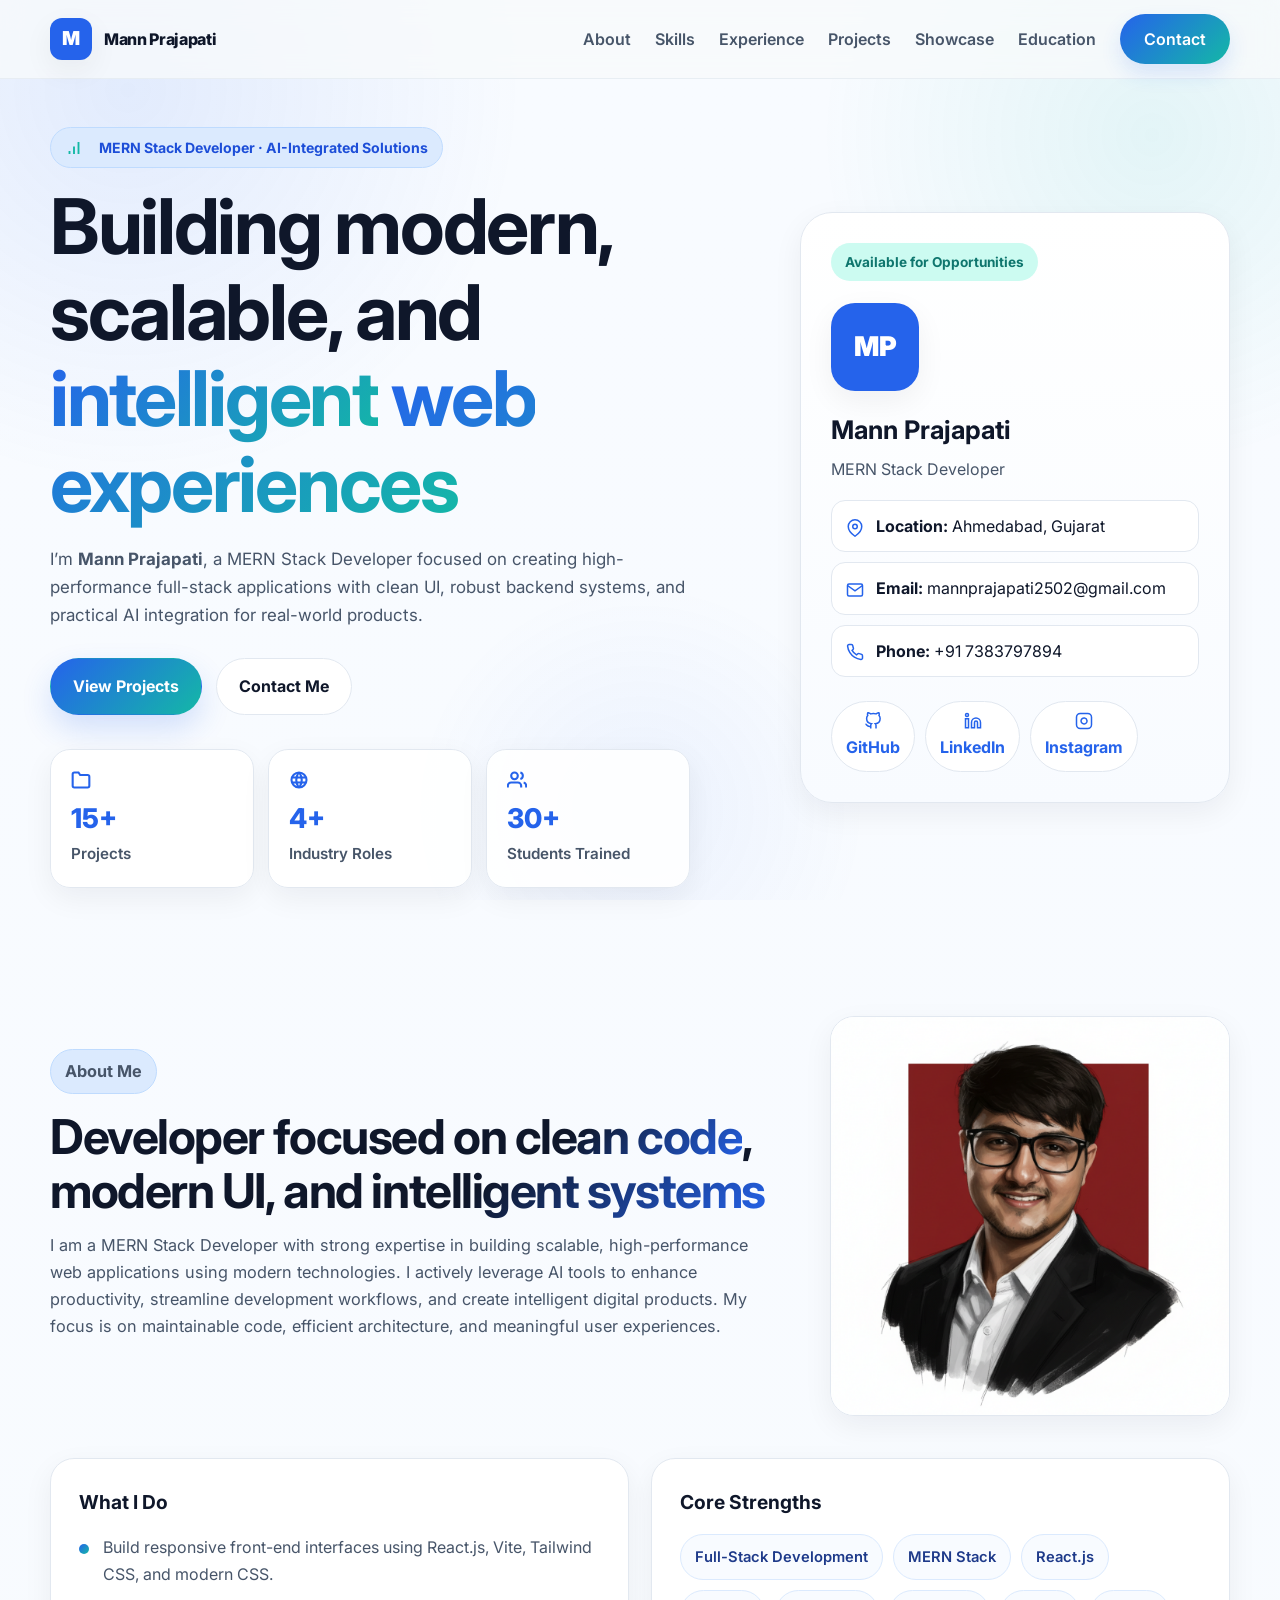
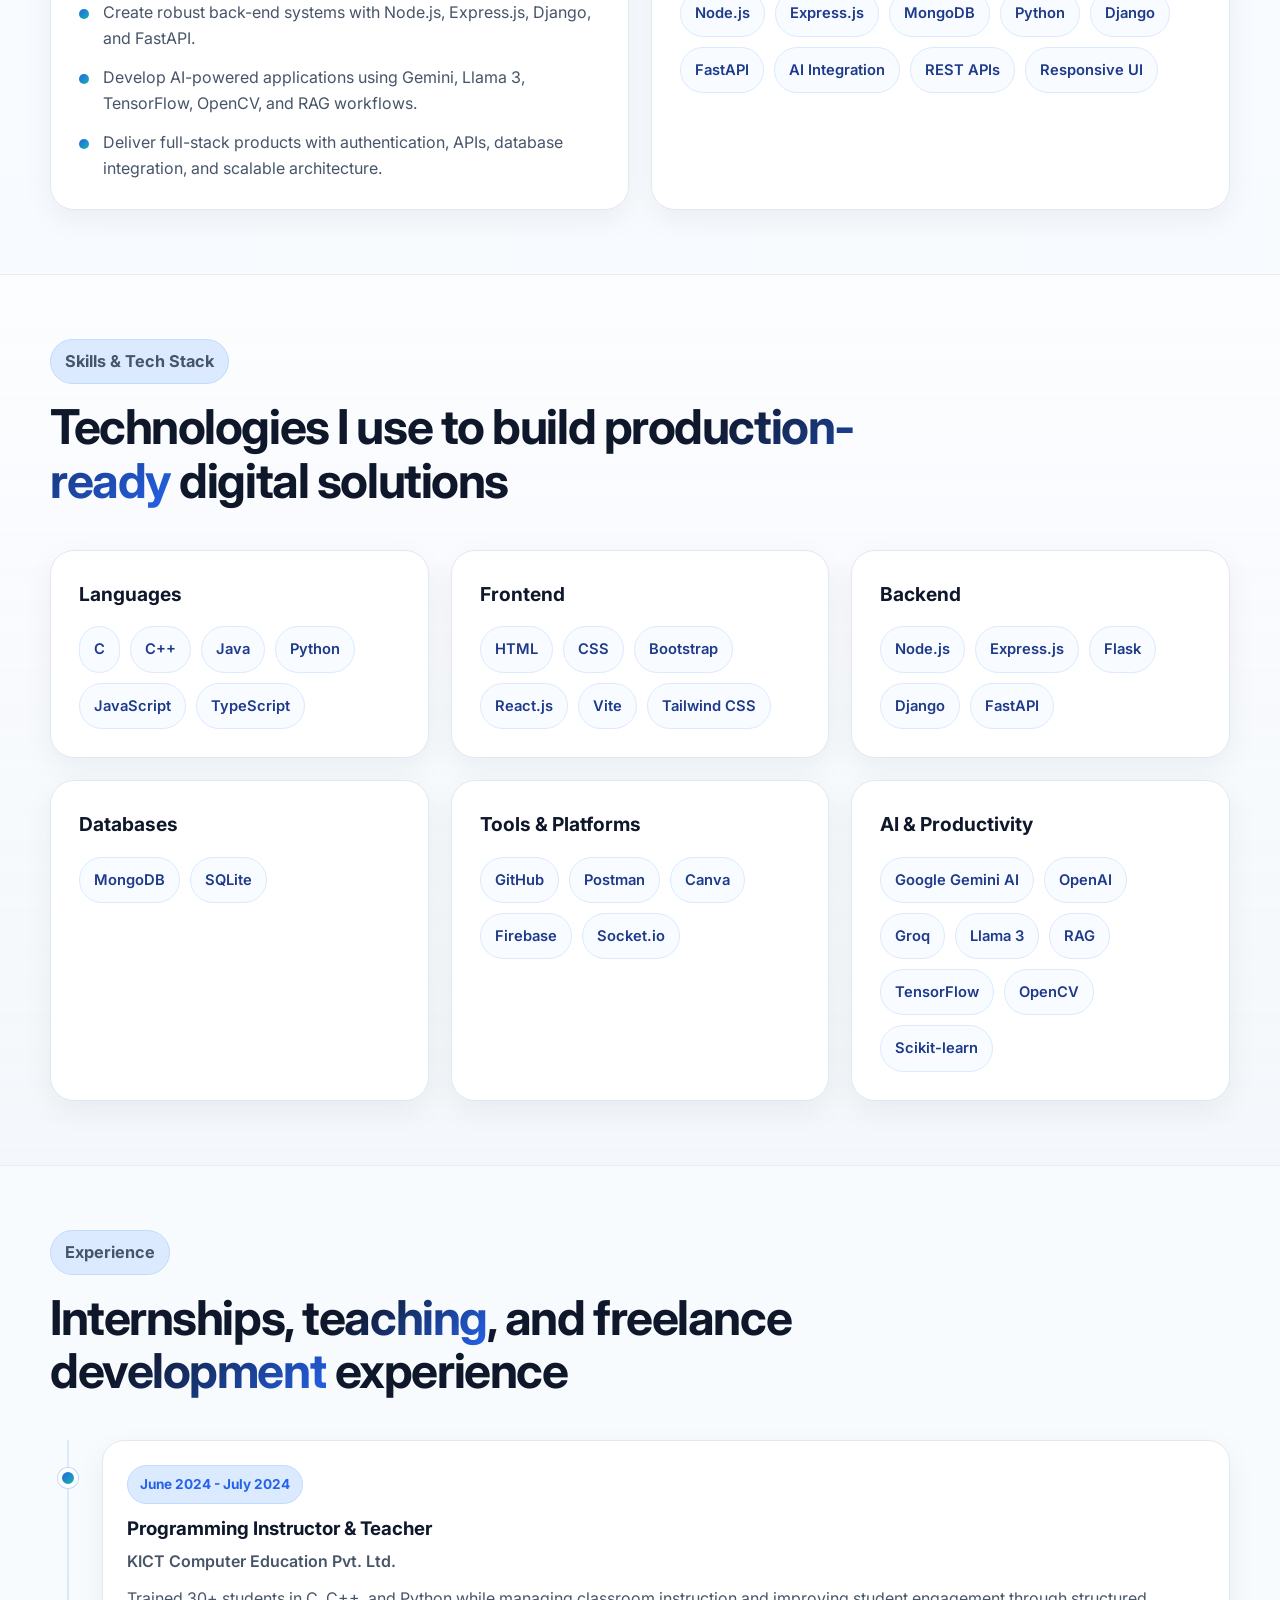
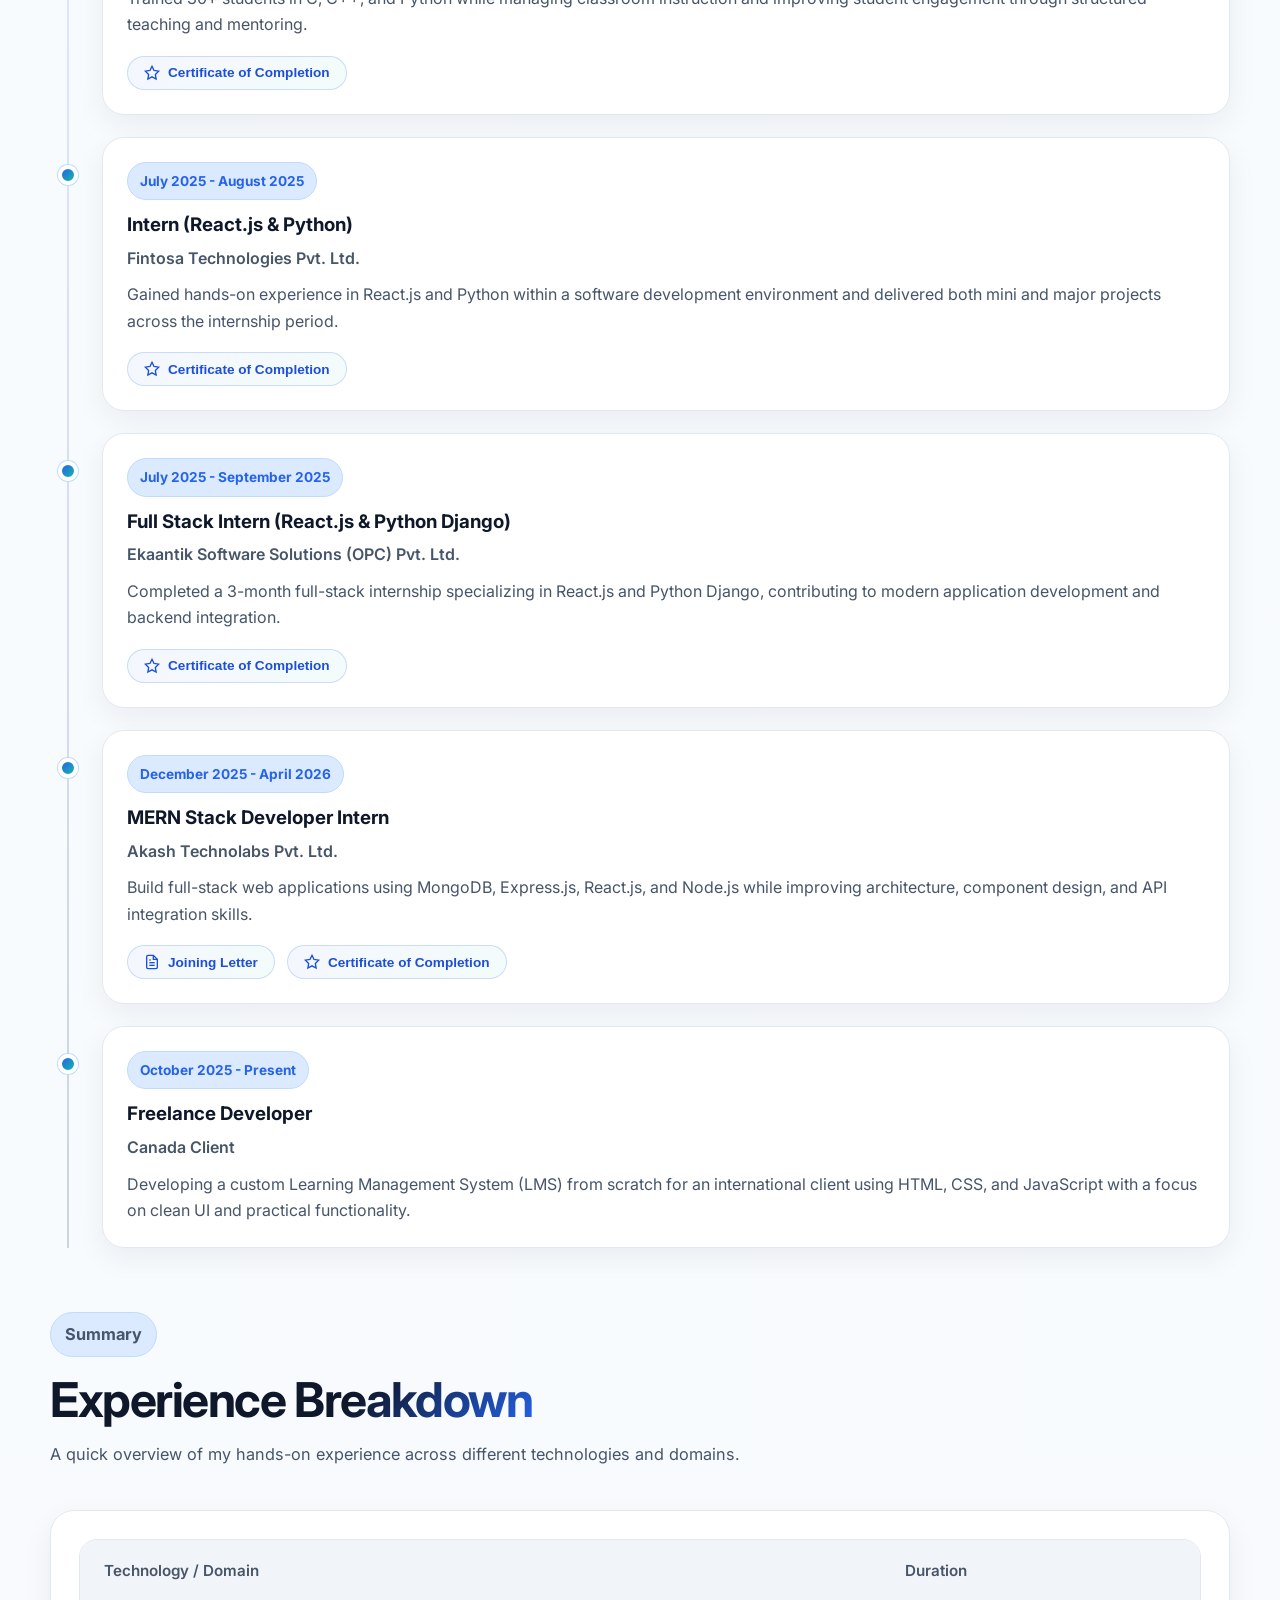
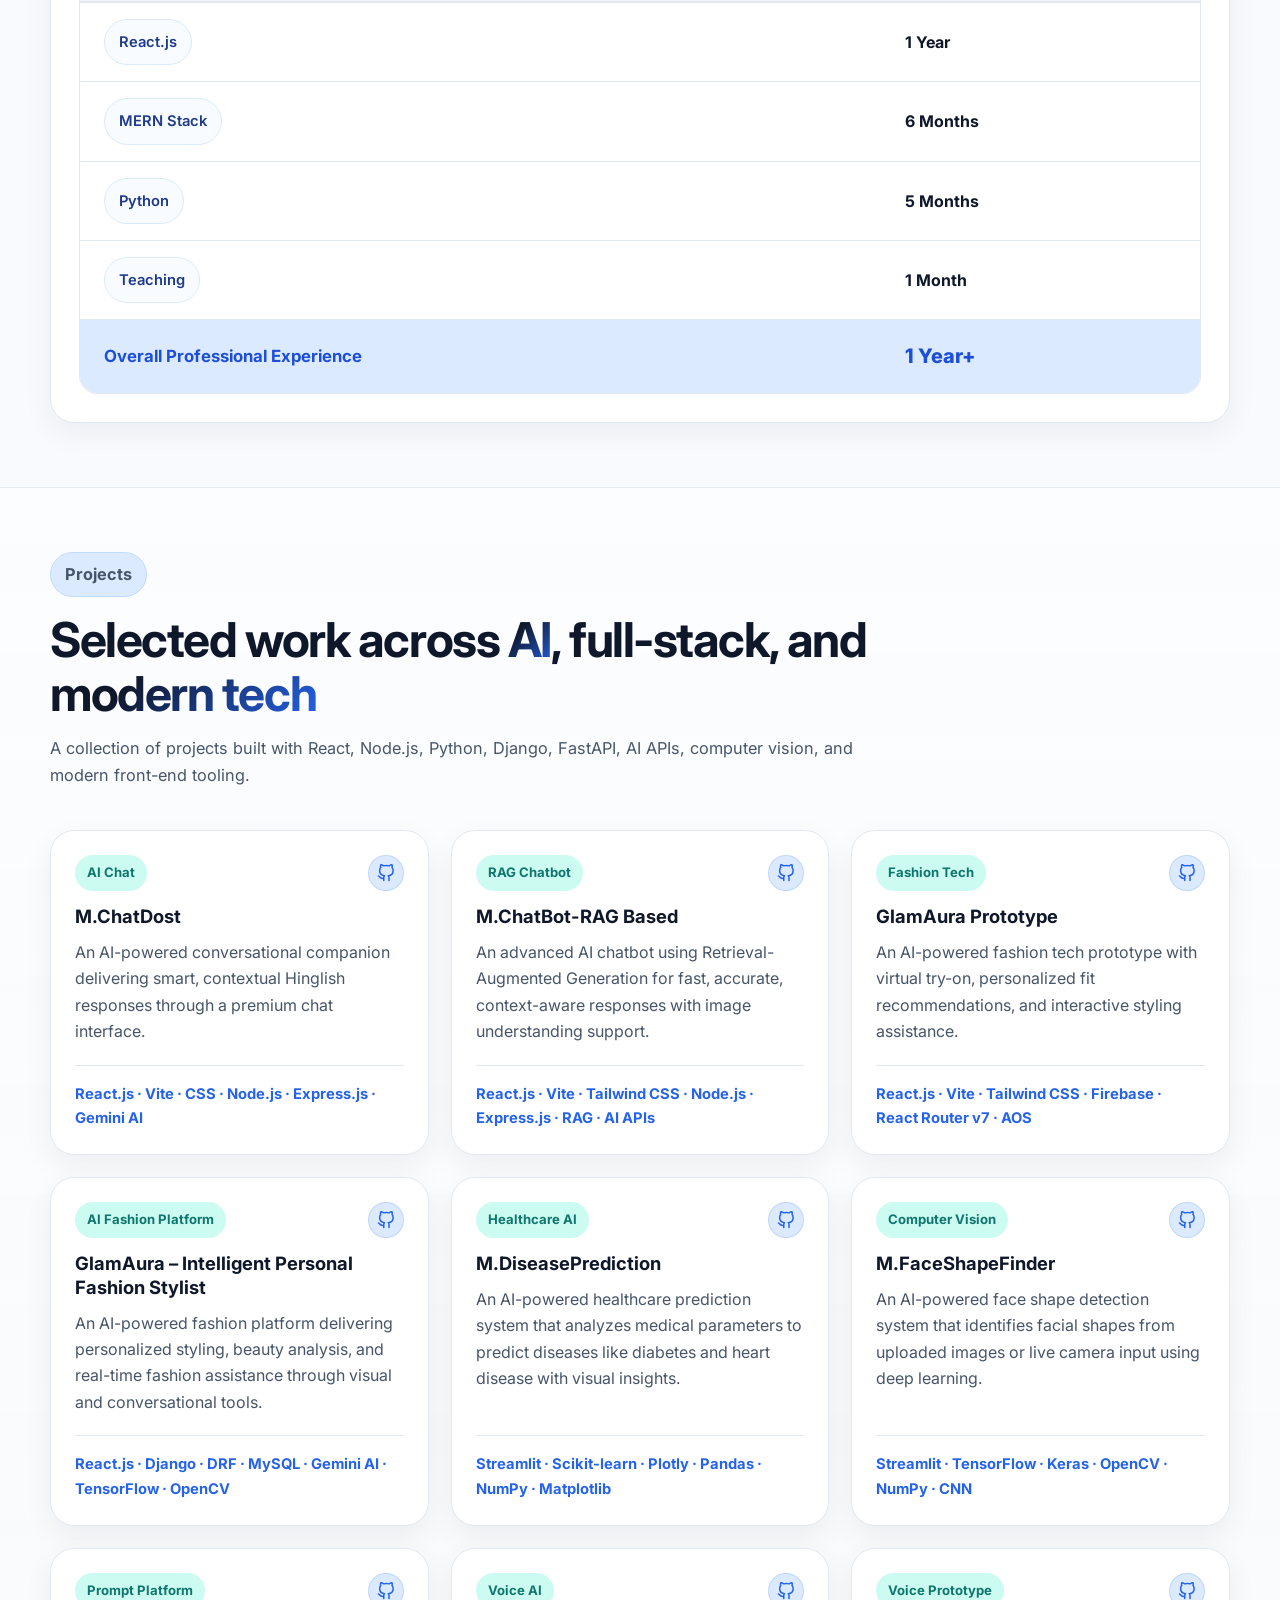
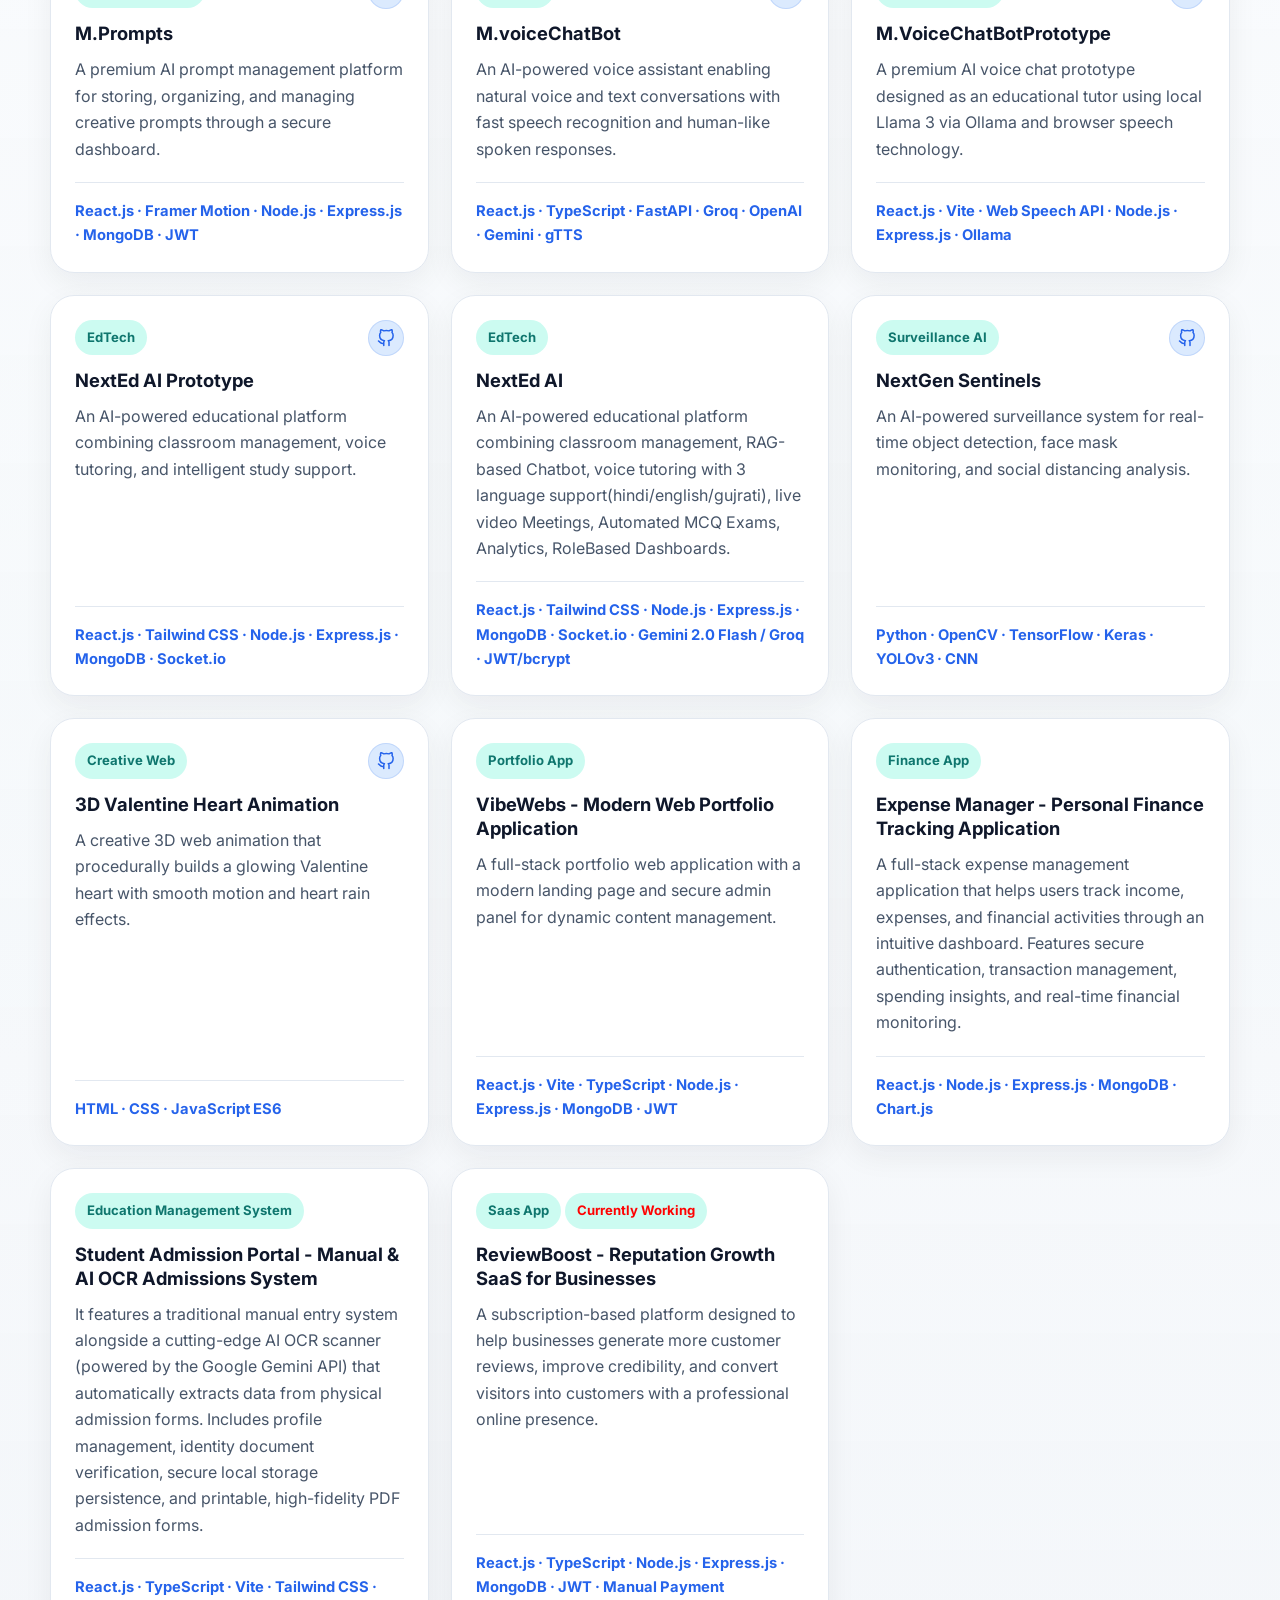
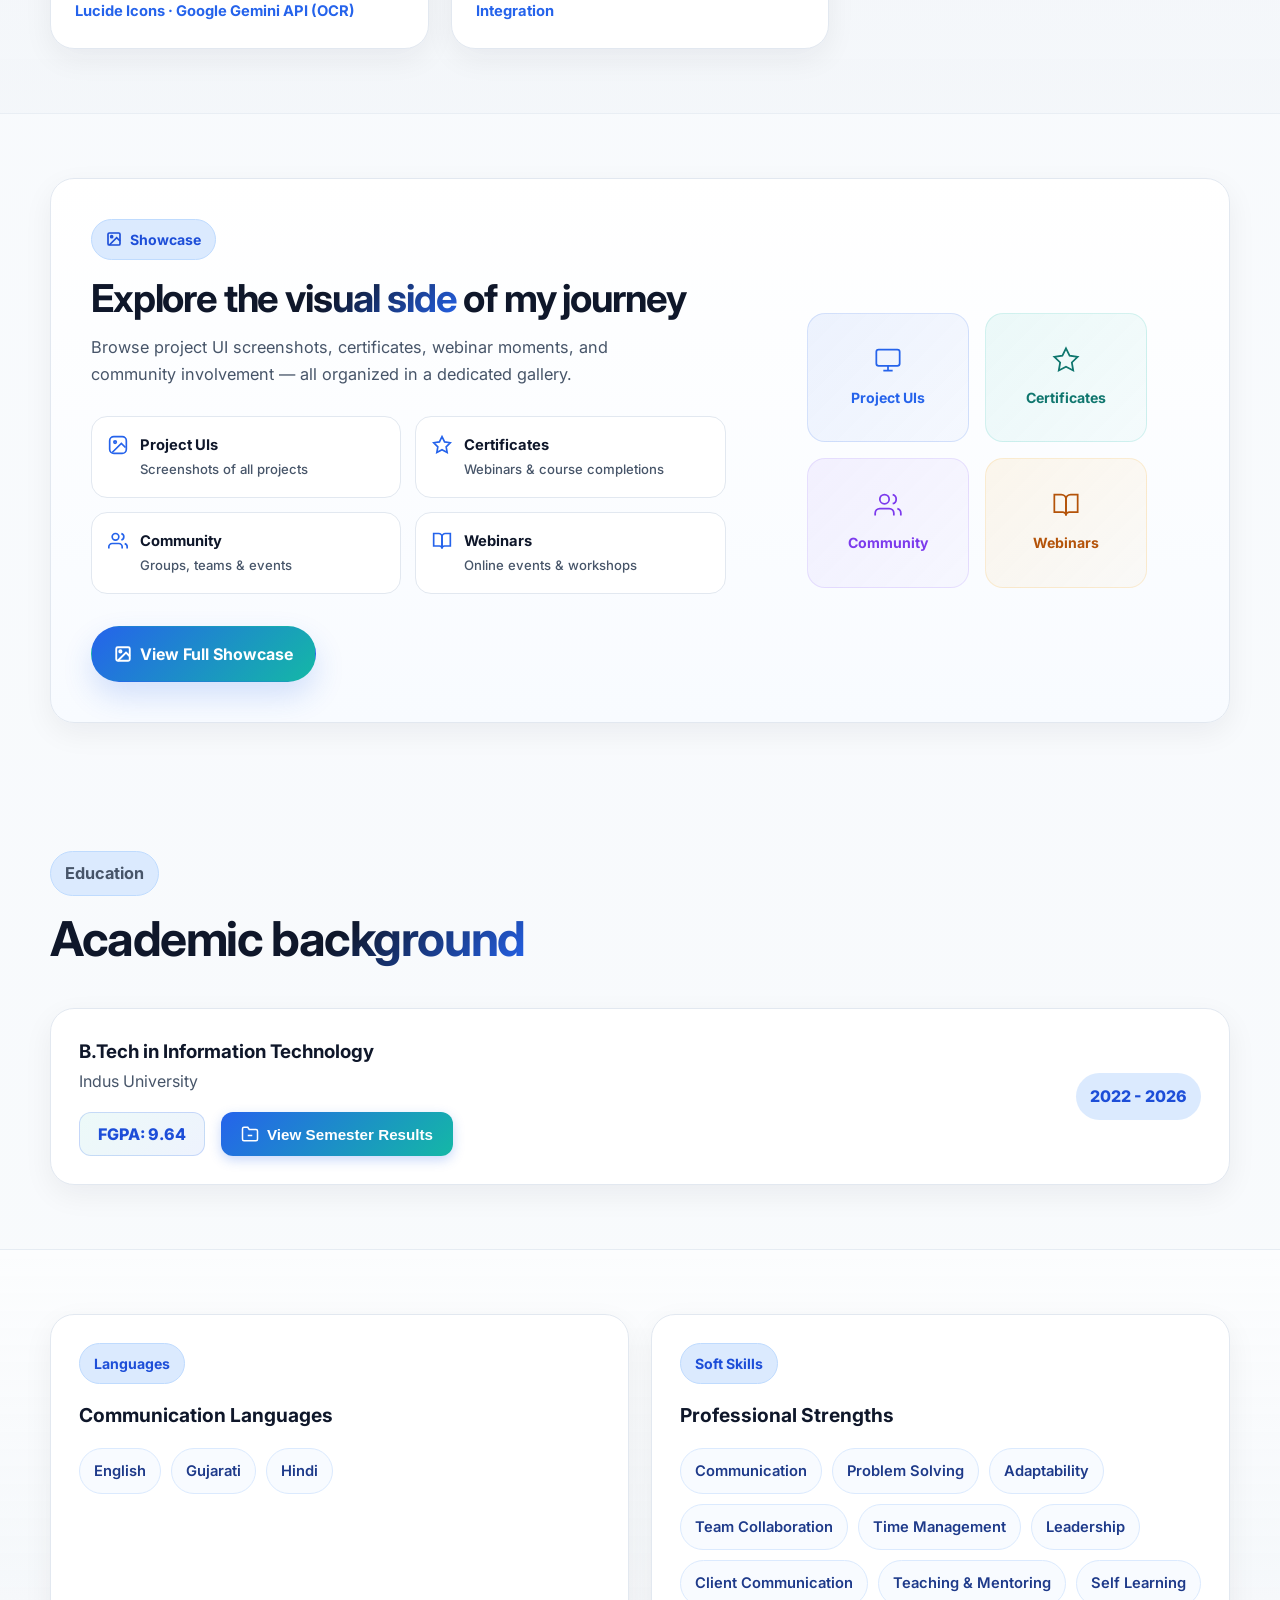
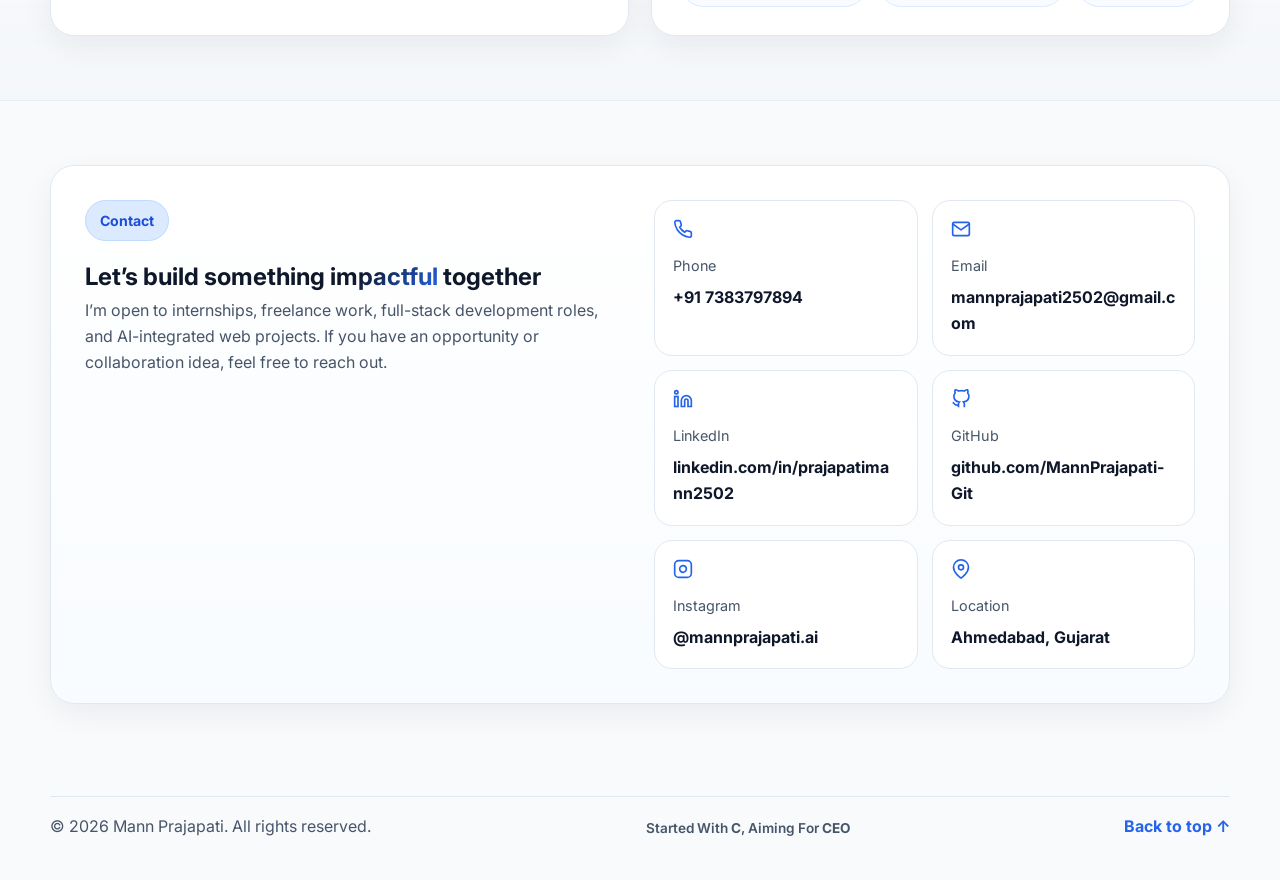
==== commit 57642ebe: "Portfolio updated." ====
--- a/index.html
+++ b/index.html
@@ -32,6 +32,7 @@
         <a href="#skills">Skills</a>
         <a href="#experience">Experience</a>
         <a href="#projects">Projects</a>
+        <a href="#showcase">Showcase</a>
         <a href="#education">Education</a>
         <a href="#contact" class="nav-cta">Contact</a>
       </nav>
@@ -71,7 +72,7 @@
               <svg width="20" height="20" viewBox="0 0 24 24" fill="none" stroke="currentColor" stroke-width="2.5" style="margin-bottom: 8px; color: var(--primary);">
                 <path d="M22 19a2 2 0 0 1-2 2H4a2 2 0 0 1-2-2V5a2 2 0 0 1 2-2h5l2 3h9a2 2 0 0 1 2 2z"></path>
               </svg>
-              <span class="meta-number">13+</span>
+              <span class="meta-number">15+</span>
               <span class="meta-label">Projects</span>
             </div>
             <div class="meta-card">
@@ -253,7 +254,6 @@
             <h3>Databases</h3>
             <div class="pill-wrap">
               <span class="pill">MongoDB</span>
-              <span class="pill">MySQL</span>
               <span class="pill">SQLite</span>
             </div>
           </article>
@@ -298,55 +298,83 @@
           <article class="timeline-item reveal">
             <div class="timeline-dot"></div>
             <div class="timeline-card">
-              <span class="timeline-date">June 2024 – July 2024</span>
+              <span class="timeline-date">June 2024 - July 2024</span>
               <h3>Programming Instructor & Teacher</h3>
               <h4>KICT Computer Education Pvt. Ltd.</h4>
               <p>
-                Trained 30+ students in C, C++, and Java while managing classroom instruction and improving student engagement through structured teaching and mentoring.
+                Trained 30+ students in C, C++, and Python while managing classroom instruction and improving student engagement through structured teaching and mentoring.
               </p>
+              <div class="cert-actions">
+                <button class="cert-btn" data-img="KICT.jpg">
+                  <svg width="16" height="16" viewBox="0 0 24 24" fill="none" stroke="currentColor" stroke-width="2"><polygon points="12 2 15.09 8.26 22 9.27 17 14.14 18.18 21.02 12 17.77 5.82 21.02 7 14.14 2 9.27 8.91 8.26 12 2"></polygon></svg>
+                  Certificate of Completion
+                </button>
+              </div>
             </div>
           </article>
 
           <article class="timeline-item reveal">
             <div class="timeline-dot"></div>
             <div class="timeline-card">
-              <span class="timeline-date">July 2025 – August 2025</span>
+              <span class="timeline-date">July 2025 - August 2025</span>
               <h3>Intern (React.js & Python)</h3>
               <h4>Fintosa Technologies Pvt. Ltd.</h4>
               <p>
                 Gained hands-on experience in React.js and Python within a software development environment and delivered both mini and major projects across the internship period.
               </p>
+              <div class="cert-actions">
+                <button class="cert-btn" data-img="FINTOSA.jpg">
+                  <svg width="16" height="16" viewBox="0 0 24 24" fill="none" stroke="currentColor" stroke-width="2"><polygon points="12 2 15.09 8.26 22 9.27 17 14.14 18.18 21.02 12 17.77 5.82 21.02 7 14.14 2 9.27 8.91 8.26 12 2"></polygon></svg>
+                  Certificate of Completion
+                </button>
+              </div>
             </div>
           </article>
 
           <article class="timeline-item reveal">
             <div class="timeline-dot"></div>
             <div class="timeline-card">
-              <span class="timeline-date">July 2025 – September 2025</span>
+              <span class="timeline-date">July 2025 - September 2025</span>
               <h3>Full Stack Intern (React.js & Python Django)</h3>
               <h4>Ekaantik Software Solutions (OPC) Pvt. Ltd.</h4>
               <p>
                 Completed a 3-month full-stack internship specializing in React.js and Python Django, contributing to modern application development and backend integration.
               </p>
+              <div class="cert-actions">
+                <button class="cert-btn" data-img="EKAANTIK.jpg">
+                  <svg width="16" height="16" viewBox="0 0 24 24" fill="none" stroke="currentColor" stroke-width="2"><polygon points="12 2 15.09 8.26 22 9.27 17 14.14 18.18 21.02 12 17.77 5.82 21.02 7 14.14 2 9.27 8.91 8.26 12 2"></polygon></svg>
+                  Certificate of Completion
+                </button>
+              </div>
             </div>
           </article>
 
           <article class="timeline-item reveal">
             <div class="timeline-dot"></div>
             <div class="timeline-card">
-              <span class="timeline-date">December 2025 – March 2026</span>
+              <span class="timeline-date">December 2025 - April 2026</span>
               <h3>MERN Stack Developer Intern</h3>
               <h4>Akash Technolabs Pvt. Ltd.</h4>
               <p>
-                Currently building full-stack web applications using MongoDB, Express.js, React.js, and Node.js while improving architecture, component design, and API integration skills.
+                Build full-stack web applications using MongoDB, Express.js, React.js, and Node.js while improving architecture, component design, and API integration skills.
               </p>
+              <div class="cert-actions">
+                <button class="cert-btn" data-img="AKASHTECHNOLABS.jpg">
+                  <svg width="16" height="16" viewBox="0 0 24 24" fill="none" stroke="currentColor" stroke-width="2"><path d="M14 2H6a2 2 0 0 0-2 2v16a2 2 0 0 0 2 2h12a2 2 0 0 0 2-2V8z"></path><polyline points="14 2 14 8 20 8"></polyline><line x1="16" y1="13" x2="8" y2="13"></line><line x1="16" y1="17" x2="8" y2="17"></line><polyline points="10 9 9 9 8 9"></polyline></svg>
+                  Joining Letter
+                </button>
+                <button class="cert-btn" data-img="AKASH_CERTIFICATE.jpg">
+                  <svg width="16" height="16" viewBox="0 0 24 24" fill="none" stroke="currentColor" stroke-width="2"><polygon points="12 2 15.09 8.26 22 9.27 17 14.14 18.18 21.02 12 17.77 5.82 21.02 7 14.14 2 9.27 8.91 8.26 12 2"></polygon></svg>
+                  Certificate of Completion
+                </button>
+              </div>
             </div>
           </article>
 
           <article class="timeline-item reveal">
             <div class="timeline-dot"></div>
             <div class="timeline-card">
-              <span class="timeline-date">October 2025 – Present</span>
+              <span class="timeline-date">October 2025 - Present</span>
               <h3>Freelance Developer</h3>
               <h4>Canada Client</h4>
               <p>
@@ -357,6 +385,56 @@
         </div>
       </div>
     </section>
+    
+    <!-- Experience Summary -->
+<section class="section" id="experience-summary" style="padding-top: 0;">
+  <div class="container">
+    <div class="section-head reveal">
+      <p class="section-tag">Summary</p>
+      <h2>Experience <span class="text-gradient">Breakdown</span></h2>
+      <p>A quick overview of my hands-on experience across different technologies and domains.</p>
+    </div>
+
+    <div class="summary-card reveal">
+      <div class="table-wrapper">
+        <div class="table-responsive">
+          <table class="summary-table">
+            <thead>
+              <tr>
+                <th>Technology / Domain</th>
+                <th>Duration</th>
+              </tr>
+            </thead>
+            <tbody>
+              <tr>
+                <td><span class="pill">React.js</span></td>
+                <td><strong>1 Year</strong></td>
+              </tr>
+              <tr>
+                <td><span class="pill">MERN Stack</span></td>
+                <td><strong>6 Months</strong></td>
+              </tr>
+              <tr>
+                <td><span class="pill">Python</span></td>
+                <td><strong>5 Months</strong></td>
+              </tr>
+              <tr>
+                <td><span class="pill">Teaching</span></td>
+                <td><strong>1 Month</strong></td>
+              </tr>
+            </tbody>
+            <tfoot>
+              <tr>
+                <td><strong>Overall Professional Experience</strong></td>
+                <td class="overall-highlight">1 Year+</td>
+              </tr>
+            </tfoot>
+          </table>
+        </div>
+      </div>
+    </div>
+  </div>
+</section>
 
     <!-- Projects -->
     <section class="section section-alt" id="projects">
@@ -371,6 +449,9 @@
 
         <div class="projects-grid">
           <article class="project-card reveal">
+            <a href="https://github.com/MannPrajapati-Git/M.ChatDost" target="_blank" rel="noopener noreferrer" class="project-github" aria-label="GitHub Repository">
+              <svg width="18" height="18" viewBox="0 0 24 24" fill="none" stroke="currentColor" stroke-width="2" stroke-linecap="round" stroke-linejoin="round"><path d="M9 19c-5 1.5-5-2.5-7-3m14 6v-3.87a3.37 3.37 0 0 0-.94-2.61c3.14-.35 6.44-1.54 6.44-7A5.44 5.44 0 0 0 20 4.77 5.07 5.07 0 0 0 19.91 1S18.73.65 16 2.48a13.38 13.38 0 0 0-7 0C6.27.65 5.09 1 5.09 1A5.07 5.07 0 0 0 5 4.77a5.44 5.44 0 0 0-1.5 3.78c0 5.42 3.3 6.61 6.44 7A3.37 3.37 0 0 0 9 18.13V22"></path></svg>
+            </a>
             <div class="project-top">
               <span class="project-badge">AI Chat</span>
               <h3>M.ChatDost</h3>
@@ -380,6 +461,9 @@
           </article>
 
           <article class="project-card reveal">
+            <a href="https://github.com/MannPrajapati-Git/M.ChatBot-RAG_Based" target="_blank" rel="noopener noreferrer" class="project-github" aria-label="GitHub Repository">
+              <svg width="18" height="18" viewBox="0 0 24 24" fill="none" stroke="currentColor" stroke-width="2" stroke-linecap="round" stroke-linejoin="round"><path d="M9 19c-5 1.5-5-2.5-7-3m14 6v-3.87a3.37 3.37 0 0 0-.94-2.61c3.14-.35 6.44-1.54 6.44-7A5.44 5.44 0 0 0 20 4.77 5.07 5.07 0 0 0 19.91 1S18.73.65 16 2.48a13.38 13.38 0 0 0-7 0C6.27.65 5.09 1 5.09 1A5.07 5.07 0 0 0 5 4.77a5.44 5.44 0 0 0-1.5 3.78c0 5.42 3.3 6.61 6.44 7A3.37 3.37 0 0 0 9 18.13V22"></path></svg>
+            </a>
             <div class="project-top">
               <span class="project-badge">RAG Chatbot</span>
               <h3>M.ChatBot-RAG Based</h3>
@@ -389,6 +473,9 @@
           </article>
 
           <article class="project-card reveal">
+            <a href="https://github.com/MannPrajapati-Git/GlamAura-Prototype" target="_blank" rel="noopener noreferrer" class="project-github" aria-label="GitHub Repository">
+              <svg width="18" height="18" viewBox="0 0 24 24" fill="none" stroke="currentColor" stroke-width="2" stroke-linecap="round" stroke-linejoin="round"><path d="M9 19c-5 1.5-5-2.5-7-3m14 6v-3.87a3.37 3.37 0 0 0-.94-2.61c3.14-.35 6.44-1.54 6.44-7A5.44 5.44 0 0 0 20 4.77 5.07 5.07 0 0 0 19.91 1S18.73.65 16 2.48a13.38 13.38 0 0 0-7 0C6.27.65 5.09 1 5.09 1A5.07 5.07 0 0 0 5 4.77a5.44 5.44 0 0 0-1.5 3.78c0 5.42 3.3 6.61 6.44 7A3.37 3.37 0 0 0 9 18.13V22"></path></svg>
+            </a>
             <div class="project-top">
               <span class="project-badge">Fashion Tech</span>
               <h3>GlamAura Prototype</h3>
@@ -398,6 +485,9 @@
           </article>
 
           <article class="project-card reveal">
+            <a href="https://github.com/MannPrajapati-Git/GlamAura-Prototype" target="_blank" rel="noopener noreferrer" class="project-github" aria-label="GitHub Repository">
+              <svg width="18" height="18" viewBox="0 0 24 24" fill="none" stroke="currentColor" stroke-width="2" stroke-linecap="round" stroke-linejoin="round"><path d="M9 19c-5 1.5-5-2.5-7-3m14 6v-3.87a3.37 3.37 0 0 0-.94-2.61c3.14-.35 6.44-1.54 6.44-7A5.44 5.44 0 0 0 20 4.77 5.07 5.07 0 0 0 19.91 1S18.73.65 16 2.48a13.38 13.38 0 0 0-7 0C6.27.65 5.09 1 5.09 1A5.07 5.07 0 0 0 5 4.77a5.44 5.44 0 0 0-1.5 3.78c0 5.42 3.3 6.61 6.44 7A3.37 3.37 0 0 0 9 18.13V22"></path></svg>
+            </a>
             <div class="project-top">
               <span class="project-badge">AI Fashion Platform</span>
               <h3>GlamAura – Intelligent Personal Fashion Stylist</h3>
@@ -407,6 +497,9 @@
           </article>
 
           <article class="project-card reveal">
+            <a href="https://github.com/MannPrajapati-Git/M.DiseasePrediction" target="_blank" rel="noopener noreferrer" class="project-github" aria-label="GitHub Repository">
+              <svg width="18" height="18" viewBox="0 0 24 24" fill="none" stroke="currentColor" stroke-width="2" stroke-linecap="round" stroke-linejoin="round"><path d="M9 19c-5 1.5-5-2.5-7-3m14 6v-3.87a3.37 3.37 0 0 0-.94-2.61c3.14-.35 6.44-1.54 6.44-7A5.44 5.44 0 0 0 20 4.77 5.07 5.07 0 0 0 19.91 1S18.73.65 16 2.48a13.38 13.38 0 0 0-7 0C6.27.65 5.09 1 5.09 1A5.07 5.07 0 0 0 5 4.77a5.44 5.44 0 0 0-1.5 3.78c0 5.42 3.3 6.61 6.44 7A3.37 3.37 0 0 0 9 18.13V22"></path></svg>
+            </a>
             <div class="project-top">
               <span class="project-badge">Healthcare AI</span>
               <h3>M.DiseasePrediction</h3>
@@ -416,6 +509,9 @@
           </article>
 
           <article class="project-card reveal">
+            <a href="https://github.com/MannPrajapati-Git/M.FaceShapeFinder" target="_blank" rel="noopener noreferrer" class="project-github" aria-label="GitHub Repository">
+              <svg width="18" height="18" viewBox="0 0 24 24" fill="none" stroke="currentColor" stroke-width="2" stroke-linecap="round" stroke-linejoin="round"><path d="M9 19c-5 1.5-5-2.5-7-3m14 6v-3.87a3.37 3.37 0 0 0-.94-2.61c3.14-.35 6.44-1.54 6.44-7A5.44 5.44 0 0 0 20 4.77 5.07 5.07 0 0 0 19.91 1S18.73.65 16 2.48a13.38 13.38 0 0 0-7 0C6.27.65 5.09 1 5.09 1A5.07 5.07 0 0 0 5 4.77a5.44 5.44 0 0 0-1.5 3.78c0 5.42 3.3 6.61 6.44 7A3.37 3.37 0 0 0 9 18.13V22"></path></svg>
+            </a>
             <div class="project-top">
               <span class="project-badge">Computer Vision</span>
               <h3>M.FaceShapeFinder</h3>
@@ -425,6 +521,9 @@
           </article>
 
           <article class="project-card reveal">
+            <a href="https://github.com/MannPrajapati-Git/M.Prompts" target="_blank" rel="noopener noreferrer" class="project-github" aria-label="GitHub Repository">
+              <svg width="18" height="18" viewBox="0 0 24 24" fill="none" stroke="currentColor" stroke-width="2" stroke-linecap="round" stroke-linejoin="round"><path d="M9 19c-5 1.5-5-2.5-7-3m14 6v-3.87a3.37 3.37 0 0 0-.94-2.61c3.14-.35 6.44-1.54 6.44-7A5.44 5.44 0 0 0 20 4.77 5.07 5.07 0 0 0 19.91 1S18.73.65 16 2.48a13.38 13.38 0 0 0-7 0C6.27.65 5.09 1 5.09 1A5.07 5.07 0 0 0 5 4.77a5.44 5.44 0 0 0-1.5 3.78c0 5.42 3.3 6.61 6.44 7A3.37 3.37 0 0 0 9 18.13V22"></path></svg>
+            </a>
             <div class="project-top">
               <span class="project-badge">Prompt Platform</span>
               <h3>M.Prompts</h3>
@@ -434,6 +533,9 @@
           </article>
 
           <article class="project-card reveal">
+            <a href="https://github.com/MannPrajapati-Git/M.VoiceChatBot" target="_blank" rel="noopener noreferrer" class="project-github" aria-label="GitHub Repository">
+              <svg width="18" height="18" viewBox="0 0 24 24" fill="none" stroke="currentColor" stroke-width="2" stroke-linecap="round" stroke-linejoin="round"><path d="M9 19c-5 1.5-5-2.5-7-3m14 6v-3.87a3.37 3.37 0 0 0-.94-2.61c3.14-.35 6.44-1.54 6.44-7A5.44 5.44 0 0 0 20 4.77 5.07 5.07 0 0 0 19.91 1S18.73.65 16 2.48a13.38 13.38 0 0 0-7 0C6.27.65 5.09 1 5.09 1A5.07 5.07 0 0 0 5 4.77a5.44 5.44 0 0 0-1.5 3.78c0 5.42 3.3 6.61 6.44 7A3.37 3.37 0 0 0 9 18.13V22"></path></svg>
+            </a>
             <div class="project-top">
               <span class="project-badge">Voice AI</span>
               <h3>M.voiceChatBot</h3>
@@ -443,6 +545,9 @@
           </article>
 
           <article class="project-card reveal">
+            <a href="https://github.com/MannPrajapati-Git/M.VoiceChatBotPrototype" target="_blank" rel="noopener noreferrer" class="project-github" aria-label="GitHub Repository">
+              <svg width="18" height="18" viewBox="0 0 24 24" fill="none" stroke="currentColor" stroke-width="2" stroke-linecap="round" stroke-linejoin="round"><path d="M9 19c-5 1.5-5-2.5-7-3m14 6v-3.87a3.37 3.37 0 0 0-.94-2.61c3.14-.35 6.44-1.54 6.44-7A5.44 5.44 0 0 0 20 4.77 5.07 5.07 0 0 0 19.91 1S18.73.65 16 2.48a13.38 13.38 0 0 0-7 0C6.27.65 5.09 1 5.09 1A5.07 5.07 0 0 0 5 4.77a5.44 5.44 0 0 0-1.5 3.78c0 5.42 3.3 6.61 6.44 7A3.37 3.37 0 0 0 9 18.13V22"></path></svg>
+            </a>
             <div class="project-top">
               <span class="project-badge">Voice Prototype</span>
               <h3>M.VoiceChatBotPrototype</h3>
@@ -452,6 +557,9 @@
           </article>
 
           <article class="project-card reveal">
+            <a href="https://github.com/MannPrajapati-Git/NextEdAI-Prototype" target="_blank" rel="noopener noreferrer" class="project-github" aria-label="GitHub Repository">
+              <svg width="18" height="18" viewBox="0 0 24 24" fill="none" stroke="currentColor" stroke-width="2" stroke-linecap="round" stroke-linejoin="round"><path d="M9 19c-5 1.5-5-2.5-7-3m14 6v-3.87a3.37 3.37 0 0 0-.94-2.61c3.14-.35 6.44-1.54 6.44-7A5.44 5.44 0 0 0 20 4.77 5.07 5.07 0 0 0 19.91 1S18.73.65 16 2.48a13.38 13.38 0 0 0-7 0C6.27.65 5.09 1 5.09 1A5.07 5.07 0 0 0 5 4.77a5.44 5.44 0 0 0-1.5 3.78c0 5.42 3.3 6.61 6.44 7A3.37 3.37 0 0 0 9 18.13V22"></path></svg>
+            </a>
             <div class="project-top">
               <span class="project-badge">EdTech</span>
               <h3>NextEd AI Prototype</h3>
@@ -462,6 +570,18 @@
 
           <article class="project-card reveal">
             <div class="project-top">
+              <span class="project-badge">EdTech</span>
+              <h3>NextEd AI</h3>
+              <p>An AI-powered educational platform combining classroom management, RAG-based Chatbot, voice tutoring with 3 language support(hindi/english/gujrati), live video Meetings, Automated MCQ Exams, Analytics, RoleBased Dashboards.</p>
+            </div>
+            <div class="project-stack">React.js · Tailwind CSS · Node.js · Express.js · MongoDB · Socket.io · Gemini 2.0 Flash / Groq · JWT/bcrypt</div>
+          </article>
+
+          <article class="project-card reveal">
+            <a href="https://github.com/MannPrajapati-Git/NextGen_Sentinels" target="_blank" rel="noopener noreferrer" class="project-github" aria-label="GitHub Repository">
+              <svg width="18" height="18" viewBox="0 0 24 24" fill="none" stroke="currentColor" stroke-width="2" stroke-linecap="round" stroke-linejoin="round"><path d="M9 19c-5 1.5-5-2.5-7-3m14 6v-3.87a3.37 3.37 0 0 0-.94-2.61c3.14-.35 6.44-1.54 6.44-7A5.44 5.44 0 0 0 20 4.77 5.07 5.07 0 0 0 19.91 1S18.73.65 16 2.48a13.38 13.38 0 0 0-7 0C6.27.65 5.09 1 5.09 1A5.07 5.07 0 0 0 5 4.77a5.44 5.44 0 0 0-1.5 3.78c0 5.42 3.3 6.61 6.44 7A3.37 3.37 0 0 0 9 18.13V22"></path></svg>
+            </a>
+            <div class="project-top">
               <span class="project-badge">Surveillance AI</span>
               <h3>NextGen Sentinels</h3>
               <p>An AI-powered surveillance system for real-time object detection, face mask monitoring, and social distancing analysis.</p>
@@ -470,6 +590,9 @@
           </article>
 
           <article class="project-card reveal">
+            <a href="https://github.com/MannPrajapati-Git/Valentine2k26" target="_blank" rel="noopener noreferrer" class="project-github" aria-label="GitHub Repository">
+              <svg width="18" height="18" viewBox="0 0 24 24" fill="none" stroke="currentColor" stroke-width="2" stroke-linecap="round" stroke-linejoin="round"><path d="M9 19c-5 1.5-5-2.5-7-3m14 6v-3.87a3.37 3.37 0 0 0-.94-2.61c3.14-.35 6.44-1.54 6.44-7A5.44 5.44 0 0 0 20 4.77 5.07 5.07 0 0 0 19.91 1S18.73.65 16 2.48a13.38 13.38 0 0 0-7 0C6.27.65 5.09 1 5.09 1A5.07 5.07 0 0 0 5 4.77a5.44 5.44 0 0 0-1.5 3.78c0 5.42 3.3 6.61 6.44 7A3.37 3.37 0 0 0 9 18.13V22"></path></svg>
+            </a>
             <div class="project-top">
               <span class="project-badge">Creative Web</span>
               <h3>3D Valentine Heart Animation</h3>
@@ -479,6 +602,7 @@
           </article>
 
           <article class="project-card reveal">
+          
             <div class="project-top">
               <span class="project-badge">Portfolio App</span>
               <h3>VibeWebs - Modern Web Portfolio Application</h3>
@@ -486,10 +610,155 @@
             </div>
             <div class="project-stack">React.js · Vite · TypeScript · Node.js · Express.js · MongoDB · JWT</div>
           </article>
+
+          <article class="project-card reveal">
+          
+            <div class="project-top">
+              <span class="project-badge">Finance App</span>
+              <h3>Expense Manager - Personal Finance Tracking Application</h3>
+              <p>A full-stack expense management application that helps users track income, expenses, and financial activities through an intuitive dashboard. Features secure authentication, transaction management, spending insights, and real-time financial monitoring.</p>
+            </div>
+            <div class="project-stack">React.js · Node.js · Express.js · MongoDB · Chart.js</div>
+          </article>
+
+          <article class="project-card reveal">
+          
+            <div class="project-top">
+              <span class="project-badge">Education Management System</span>
+              <h3>Student Admission Portal - Manual & AI OCR Admissions System</h3>
+              <p>It features a traditional manual entry system alongside a cutting-edge AI OCR scanner (powered by the Google Gemini API) that automatically extracts data from physical admission forms. Includes profile management, identity document verification, secure local storage persistence, and printable, high-fidelity PDF admission forms.</p>
+            </div>
+            <div class="project-stack">React.js · TypeScript · Vite · Tailwind CSS · Lucide Icons · Google Gemini API (OCR)</div>
+          </article>
+
+          <article class="project-card reveal">
+          
+            <div class="project-top">
+              <span class="project-badge">Saas App</span>
+              <span class="project-badge2">Currently Working</span>
+              <h3>ReviewBoost - Reputation Growth SaaS for Businesses</h3>
+              <p>A subscription-based platform designed to help businesses generate more customer reviews, improve credibility, and convert visitors into customers with a professional online presence.</p>
+            </div>
+            <div class="project-stack">React.js · TypeScript · Node.js · Express.js · MongoDB · JWT · Manual Payment Integration</div>
+          </article>
         </div>
       </div>
     </section>
 
+
+
+
+
+
+
+<!-- Showcase Preview -->
+<section class="section" id="showcase">
+  <div class="container">
+    <div class="showcase-cta-card reveal">
+
+      <div class="showcase-cta-left">
+        <p class="section-tag">
+          <svg width="16" height="16" viewBox="0 0 24 24" fill="none" stroke="currentColor" stroke-width="2.5">
+            <rect x="3" y="3" width="18" height="18" rx="2" ry="2"></rect>
+            <circle cx="8.5" cy="8.5" r="1.5"></circle>
+            <polyline points="21 15 16 10 5 21"></polyline>
+          </svg>
+          Showcase
+        </p>
+        <h2>Explore the <span class="text-gradient">visual side</span> of my journey</h2>
+        <p class="showcase-cta-desc">
+          Browse project UI screenshots, certificates, webinar moments, and community involvement — all organized in a dedicated gallery.
+        </p>
+
+        <div class="showcase-cta-stats">
+          <div class="showcase-stat">
+            <svg width="20" height="20" viewBox="0 0 24 24" fill="none" stroke="currentColor" stroke-width="2">
+              <rect x="2" y="2" width="20" height="20" rx="5" ry="5"></rect>
+              <circle cx="8.5" cy="8.5" r="1.5"></circle>
+              <polyline points="21 15 16 10 5 21"></polyline>
+            </svg>
+            <div>
+              <strong>Project UIs</strong>
+              <span>Screenshots of all projects</span>
+            </div>
+          </div>
+          <div class="showcase-stat">
+            <svg width="20" height="20" viewBox="0 0 24 24" fill="none" stroke="currentColor" stroke-width="2">
+              <polygon points="12 2 15.09 8.26 22 9.27 17 14.14 18.18 21.02 12 17.77 5.82 21.02 7 14.14 2 9.27 8.91 8.26 12 2"></polygon>
+            </svg>
+            <div>
+              <strong>Certificates</strong>
+              <span>Webinars &amp; course completions</span>
+            </div>
+          </div>
+          <div class="showcase-stat">
+            <svg width="20" height="20" viewBox="0 0 24 24" fill="none" stroke="currentColor" stroke-width="2">
+              <path d="M17 21v-2a4 4 0 0 0-4-4H5a4 4 0 0 0-4 4v2"></path>
+              <circle cx="9" cy="7" r="4"></circle>
+              <path d="M23 21v-2a4 4 0 0 0-3-3.87"></path>
+              <path d="M16 3.13a4 4 0 0 1 0 7.75"></path>
+            </svg>
+            <div>
+              <strong>Community</strong>
+              <span>Groups, teams &amp; events</span>
+            </div>
+          </div>
+          <div class="showcase-stat">
+            <svg width="20" height="20" viewBox="0 0 24 24" fill="none" stroke="currentColor" stroke-width="2">
+              <path d="M2 3h6a4 4 0 0 1 4 4v14a3 3 0 0 0-3-3H2z"></path>
+              <path d="M22 3h-6a4 4 0 0 0-4 4v14a3 3 0 0 1 3-3h7z"></path>
+            </svg>
+            <div>
+              <strong>Webinars</strong>
+              <span>Online events &amp; workshops</span>
+            </div>
+          </div>
+        </div>
+
+        <a href="showcase.html" class="btn btn-primary showcase-btn">
+          <svg width="18" height="18" viewBox="0 0 24 24" fill="none" stroke="currentColor" stroke-width="2.5" style="margin-right: 8px;">
+            <rect x="3" y="3" width="18" height="18" rx="2" ry="2"></rect>
+            <circle cx="8.5" cy="8.5" r="1.5"></circle>
+            <polyline points="21 15 16 10 5 21"></polyline>
+          </svg>
+          View Full Showcase
+        </a>
+      </div>
+
+      <div class="showcase-cta-right">
+        <div class="showcase-mosaic">
+          <div class="mosaic-tile tile-1">
+            <svg width="28" height="28" viewBox="0 0 24 24" fill="none" stroke="currentColor" stroke-width="1.5"><rect x="2" y="3" width="20" height="14" rx="2" ry="2"></rect><line x1="8" y1="21" x2="16" y2="21"></line><line x1="12" y1="17" x2="12" y2="21"></line></svg>
+            <span>Project UIs</span>
+          </div>
+          <div class="mosaic-tile tile-2">
+            <svg width="28" height="28" viewBox="0 0 24 24" fill="none" stroke="currentColor" stroke-width="1.5"><polygon points="12 2 15.09 8.26 22 9.27 17 14.14 18.18 21.02 12 17.77 5.82 21.02 7 14.14 2 9.27 8.91 8.26 12 2"></polygon></svg>
+            <span>Certificates</span>
+          </div>
+          <div class="mosaic-tile tile-3">
+            <svg width="28" height="28" viewBox="0 0 24 24" fill="none" stroke="currentColor" stroke-width="1.5"><path d="M17 21v-2a4 4 0 0 0-4-4H5a4 4 0 0 0-4 4v2"></path><circle cx="9" cy="7" r="4"></circle><path d="M23 21v-2a4 4 0 0 0-3-3.87"></path><path d="M16 3.13a4 4 0 0 1 0 7.75"></path></svg>
+            <span>Community</span>
+          </div>
+          <div class="mosaic-tile tile-4">
+            <svg width="28" height="28" viewBox="0 0 24 24" fill="none" stroke="currentColor" stroke-width="1.5"><path d="M2 3h6a4 4 0 0 1 4 4v14a3 3 0 0 0-3-3H2z"></path><path d="M22 3h-6a4 4 0 0 0-4 4v14a3 3 0 0 1 3-3h7z"></path></svg>
+            <span>Webinars</span>
+          </div>
+        </div>
+      </div>
+
+    </div>
+  </div>
+</section>
+
+
+
+
+
+
+
+
+
+    
     <!-- Education -->
     <section class="section" id="education">
       <div class="container">
@@ -502,8 +771,15 @@
           <div>
             <h3>B.Tech in Information Technology</h3>
             <p>Indus University</p>
-          </div>
-          <span class="edu-year">2022 – 2026</span>
+            <div class="edu-results">
+              <span class="fgpa-badge">FGPA: 9.64</span>
+              <button class="results-drawer-btn" id="resultsDrawerBtn" aria-label="View Semester Results">
+                <svg width="18" height="18" viewBox="0 0 24 24" fill="none" stroke="currentColor" stroke-width="2"><path d="M22 19a2 2 0 0 1-2 2H4a2 2 0 0 1-2-2V5a2 2 0 0 1 2-2h5l2 3h9a2 2 0 0 1 2 2z"></path><line x1="9" y1="14" x2="15" y2="14"></line></svg>
+                View Semester Results
+              </button>
+            </div>
+          </div>
+          <span class="edu-year">2022 - 2026</span>
         </div>
       </div>
     </section>
@@ -531,7 +807,6 @@
             <span class="pill">Team Collaboration</span>
             <span class="pill">Time Management</span>
             <span class="pill">Leadership</span>
-            <span class="pill">Critical Thinking</span>
             <span class="pill">Client Communication</span>
             <span class="pill">Teaching & Mentoring</span>
             <span class="pill">Self Learning</span>
@@ -615,6 +890,90 @@
     </div>
   </footer>
 
+  <!-- Results Drawer Modal -->
+  <div class="drawer-modal" id="resultsDrawer">
+    <div class="drawer-backdrop" id="resultsDrawerBackdrop"></div>
+    <div class="drawer-content">
+      <div class="drawer-header">
+        <h3>Semester Results</h3>
+        <button class="drawer-close" id="resultsDrawerClose" aria-label="Close drawer">
+          <svg width="24" height="24" viewBox="0 0 24 24" fill="none" stroke="currentColor" stroke-width="2"><line x1="18" y1="6" x2="6" y2="18"></line><line x1="6" y1="6" x2="18" y2="18"></line></svg>
+        </button>
+      </div>
+      <div class="drawer-grid">
+        <!-- Semester 1 -->
+        <button class="drawer-item" data-img="s1.jpg">
+          <div class="drawer-icon">
+            <svg width="24" height="24" viewBox="0 0 24 24" fill="none" stroke="currentColor" stroke-width="2"><rect x="3" y="3" width="18" height="18" rx="2" ry="2"></rect><circle cx="8.5" cy="8.5" r="1.5"></circle><polyline points="21 15 16 10 5 21"></polyline></svg>
+          </div>
+          <span>Semester 1</span>
+        </button>
+        <!-- Semester 2 -->
+        <button class="drawer-item" data-img="s2.jpg">
+          <div class="drawer-icon">
+            <svg width="24" height="24" viewBox="0 0 24 24" fill="none" stroke="currentColor" stroke-width="2"><rect x="3" y="3" width="18" height="18" rx="2" ry="2"></rect><circle cx="8.5" cy="8.5" r="1.5"></circle><polyline points="21 15 16 10 5 21"></polyline></svg>
+          </div>
+          <span>Semester 2</span>
+        </button>
+        <!-- Semester 3 -->
+        <button class="drawer-item" data-img="s3.jpg">
+          <div class="drawer-icon">
+            <svg width="24" height="24" viewBox="0 0 24 24" fill="none" stroke="currentColor" stroke-width="2"><rect x="3" y="3" width="18" height="18" rx="2" ry="2"></rect><circle cx="8.5" cy="8.5" r="1.5"></circle><polyline points="21 15 16 10 5 21"></polyline></svg>
+          </div>
+          <span>Semester 3</span>
+        </button>
+        <!-- Semester 4 -->
+        <button class="drawer-item" data-img="s4.jpg">
+          <div class="drawer-icon">
+            <svg width="24" height="24" viewBox="0 0 24 24" fill="none" stroke="currentColor" stroke-width="2"><rect x="3" y="3" width="18" height="18" rx="2" ry="2"></rect><circle cx="8.5" cy="8.5" r="1.5"></circle><polyline points="21 15 16 10 5 21"></polyline></svg>
+          </div>
+          <span>Semester 4</span>
+        </button>
+        <!-- Semester 5 -->
+        <button class="drawer-item" data-img="s5.jpg">
+          <div class="drawer-icon">
+            <svg width="24" height="24" viewBox="0 0 24 24" fill="none" stroke="currentColor" stroke-width="2"><rect x="3" y="3" width="18" height="18" rx="2" ry="2"></rect><circle cx="8.5" cy="8.5" r="1.5"></circle><polyline points="21 15 16 10 5 21"></polyline></svg>
+          </div>
+          <span>Semester 5</span>
+        </button>
+        <!-- Semester 6 -->
+        <button class="drawer-item" data-img="s6.jpg">
+          <div class="drawer-icon">
+            <svg width="24" height="24" viewBox="0 0 24 24" fill="none" stroke="currentColor" stroke-width="2"><rect x="3" y="3" width="18" height="18" rx="2" ry="2"></rect><circle cx="8.5" cy="8.5" r="1.5"></circle><polyline points="21 15 16 10 5 21"></polyline></svg>
+          </div>
+          <span>Semester 6</span>
+        </button>
+        <!-- Semester 7 -->
+        <button class="drawer-item" data-img="s7.jpg">
+          <div class="drawer-icon">
+            <svg width="24" height="24" viewBox="0 0 24 24" fill="none" stroke="currentColor" stroke-width="2"><rect x="3" y="3" width="18" height="18" rx="2" ry="2"></rect><circle cx="8.5" cy="8.5" r="1.5"></circle><polyline points="21 15 16 10 5 21"></polyline></svg>
+          </div>
+          <span>Semester 7</span>
+        </button>
+        <!-- Semester 8 -->
+        <button class="drawer-item" data-img="s8.jpg">
+          <div class="drawer-icon">
+            <svg width="24" height="24" viewBox="0 0 24 24" fill="none" stroke="currentColor" stroke-width="2"><rect x="3" y="3" width="18" height="18" rx="2" ry="2"></rect><circle cx="8.5" cy="8.5" r="1.5"></circle><polyline points="21 15 16 10 5 21"></polyline></svg>
+          </div>
+          <span>Semester 8</span>
+        </button>
+      </div>
+    </div>
+  </div>
+
+  <!-- Certificate Modal -->
+  <div class="cert-modal" id="certModal">
+    <div class="cert-modal-backdrop" id="certModalBackdrop"></div>
+    <div class="cert-modal-content">
+      <button class="cert-modal-close" id="certModalClose" aria-label="Close modal">
+        <svg width="24" height="24" viewBox="0 0 24 24" fill="none" stroke="currentColor" stroke-width="2"><line x1="18" y1="6" x2="6" y2="18"></line><line x1="6" y1="6" x2="18" y2="18"></line></svg>
+      </button>
+      <div class="cert-modal-body">
+        <img src="" id="certModalImg" alt="Certificate" />
+      </div>
+    </div>
+  </div>
+
   <script src="script.js"></script>
 </body>
 </html>
--- a/style.css
+++ b/style.css
@@ -612,6 +612,7 @@
 }
 
 .project-card{
+  position: relative;
   padding:24px;
   display:flex;
   flex-direction:column;
@@ -625,12 +626,47 @@
   box-shadow:0 18px 40px rgba(15,23,42,0.08);
 }
 
+.project-github {
+  position: absolute;
+  top: 24px;
+  right: 24px;
+  color: var(--primary);
+  display: inline-flex;
+  align-items: center;
+  justify-content: center;
+  width: 36px;
+  height: 36px;
+  border-radius: 50%;
+  background: var(--primary-soft);
+  border: 1px solid rgba(37, 99, 235, 0.15);
+  transition: all 0.3s cubic-bezier(0.4, 0, 0.2, 1);
+  z-index: 5;
+}
+
+.project-github:hover {
+  color: #fff;
+  background: linear-gradient(135deg, var(--primary), var(--accent));
+  border-color: transparent;
+  transform: translateY(-2px) scale(1.05);
+  box-shadow: 0 8px 18px rgba(37, 99, 235, 0.2);
+}
+
 .project-badge{
   display:inline-flex;
   padding:7px 12px;
   border-radius:999px;
   background:var(--accent-soft);
   color:#0f766e;
+  font-weight:700;
+  font-size:.82rem;
+  margin-bottom:14px;
+}
+.project-badge2{
+  display:inline-flex;
+  padding:7px 12px;
+  border-radius:999px;
+  background:var(--accent-soft);
+  color:#ff0202;
   font-weight:700;
   font-size:.82rem;
   margin-bottom:14px;
@@ -851,4 +887,659 @@
   .contact-card{
     padding:24px;
   }
+}
+
+.cert-actions {
+  display: flex;
+  gap: 12px;
+  margin-top: 18px;
+  flex-wrap: wrap;
+}
+
+.cert-btn {
+  display: inline-flex;
+  align-items: center;
+  gap: 8px;
+  padding: 8px 16px;
+  border-radius: 999px;
+  background: linear-gradient(135deg, rgba(37, 99, 235, 0.05), rgba(20, 184, 166, 0.05));
+  border: 1px solid rgba(37, 99, 235, 0.2);
+  color: var(--primary-strong);
+  font-weight: 600;
+  font-size: .85rem;
+  cursor: pointer;
+  transition: .3s ease;
+}
+
+.cert-btn:hover {
+  background: linear-gradient(135deg, var(--primary), var(--accent));
+  color: #fff;
+  border-color: transparent;
+  transform: translateY(-2px);
+  box-shadow: 0 8px 20px rgba(37, 99, 235, 0.2);
+}
+
+.cert-btn svg {
+  transition: .3s ease;
+}
+
+/* Certificate Modal */
+.cert-modal {
+  position: fixed;
+  inset: 0;
+  z-index: 9999;
+  display: flex;
+  align-items: center;
+  justify-content: center;
+  padding: 20px;
+  opacity: 0;
+  pointer-events: none;
+  transition: .4s ease;
+}
+
+.cert-modal.open {
+  opacity: 1;
+  pointer-events: auto;
+}
+
+.cert-modal-backdrop {
+  position: absolute;
+  inset: 0;
+  background: rgba(15, 23, 42, 0.85);
+  backdrop-filter: blur(8px);
+}
+
+.cert-modal-content {
+  position: relative;
+  width: 100%;
+  max-width: 900px;
+  max-height: 90vh;
+  background: #fff;
+  border-radius: var(--radius-lg);
+  box-shadow: 0 25px 50px rgba(0, 0, 0, 0.25);
+  overflow: hidden;
+  transform: scale(0.95);
+  transition: .4s cubic-bezier(0.175, 0.885, 0.32, 1.275);
+}
+
+.cert-modal.open .cert-modal-content {
+  transform: scale(1);
+}
+
+.cert-modal-close {
+  position: absolute;
+  top: 16px;
+  right: 16px;
+  width: 44px;
+  height: 44px;
+  border-radius: 50%;
+  background: rgba(0, 0, 0, 0.05);
+  border: none;
+  color: var(--text);
+  display: grid;
+  place-items: center;
+  cursor: pointer;
+  z-index: 10;
+  transition: .25s ease;
+}
+
+.cert-modal-close:hover {
+  background: #f1f5f9;
+  color: var(--primary);
+  transform: scale(1.05);
+}
+
+.cert-modal-body {
+  width: 100%;
+  height: 100%;
+  max-height: 90vh;
+  display: flex;
+  align-items: center;
+  justify-content: center;
+  padding: 24px;
+  background: var(--bg-soft);
+}
+
+.cert-modal-body img {
+  max-width: 100%;
+  max-height: calc(90vh - 48px);
+  object-fit: contain;
+  border-radius: var(--radius-sm);
+  box-shadow: var(--shadow);
+}
+
+/* Education Results */
+.edu-results {
+  display: flex;
+  align-items: center;
+  gap: 16px;
+  margin-top: 18px;
+  flex-wrap: wrap;
+}
+
+.fgpa-badge {
+  display: inline-flex;
+  align-items: center;
+  justify-content: center;
+  height: 44px;
+  padding: 0 18px;
+  border-radius: 12px;
+  background: linear-gradient(135deg, rgba(20, 184, 166, 0.08), rgba(37, 99, 235, 0.08));
+  color: var(--primary-strong);
+  font-weight: 800;
+  font-size: 1rem;
+  border: 1px solid rgba(37, 99, 235, 0.2);
+}
+
+.results-drawer-btn {
+  display: inline-flex;
+  align-items: center;
+  justify-content: center;
+  gap: 8px;
+  height: 44px;
+  padding: 0 20px;
+  border-radius: 12px;
+  background: linear-gradient(135deg, var(--primary), var(--accent));
+  color: #fff;
+  border: none;
+  font-weight: 600;
+  font-size: .95rem;
+  cursor: pointer;
+  transition: .3s ease;
+  box-shadow: 0 4px 12px rgba(37, 99, 235, 0.25);
+}
+
+.results-drawer-btn:hover {
+  transform: translateY(-2px);
+  box-shadow: 0 8px 20px rgba(37, 99, 235, 0.35);
+  filter: brightness(1.1);
+}
+
+/* Results Drawer */
+.drawer-modal {
+  position: fixed;
+  inset: 0;
+  z-index: 9998; /* Below cert modal */
+  display: flex;
+  align-items: flex-end;
+  justify-content: center;
+  opacity: 0;
+  pointer-events: none;
+  transition: .4s ease;
+}
+
+.drawer-modal.open {
+  opacity: 1;
+  pointer-events: auto;
+}
+
+.drawer-backdrop {
+  position: absolute;
+  inset: 0;
+  background: rgba(15, 23, 42, 0.7);
+  backdrop-filter: blur(5px);
+}
+
+.drawer-content {
+  position: relative;
+  width: 100%;
+  max-width: 850px;
+  background: var(--surface);
+  border-radius: var(--radius-lg) var(--radius-lg) 0 0;
+  box-shadow: 0 -10px 40px rgba(0, 0, 0, 0.15);
+  padding: 36px;
+  transform: translateY(100%);
+  transition: transform .4s cubic-bezier(0.2, 0.8, 0.2, 1);
+  max-height: 90vh;
+  overflow-y: auto;
+}
+
+.drawer-modal.open .drawer-content {
+  transform: translateY(0);
+}
+
+.drawer-header {
+  display: flex;
+  align-items: center;
+  justify-content: space-between;
+  margin-bottom: 28px;
+  padding-bottom: 18px;
+  border-bottom: 1px solid var(--line);
+}
+
+.drawer-header h3 {
+  font-size: 1.5rem;
+  color: var(--text);
+}
+
+.drawer-close {
+  width: 44px;
+  height: 44px;
+  border-radius: 50%;
+  background: rgba(0, 0, 0, 0.05);
+  border: none;
+  color: var(--text);
+  display: grid;
+  place-items: center;
+  cursor: pointer;
+  transition: .25s ease;
+}
+
+.drawer-close:hover {
+  background: #f1f5f9;
+  color: var(--primary);
+  transform: scale(1.05);
+}
+
+.drawer-grid {
+  display: grid;
+  grid-template-columns: repeat(auto-fill, minmax(150px, 1fr));
+  gap: 18px;
+}
+
+.drawer-item {
+  display: flex;
+  flex-direction: column;
+  align-items: center;
+  justify-content: center;
+  gap: 14px;
+  padding: 24px 16px;
+  background: var(--bg-soft);
+  border: 1px solid var(--line);
+  border-radius: var(--radius-md);
+  cursor: pointer;
+  transition: .3s ease;
+  color: var(--text);
+  font-weight: 600;
+  text-align: center;
+  position: relative;
+  overflow: hidden;
+}
+
+.drawer-item::after {
+  content: '';
+  position: absolute;
+  top: 0;
+  left: -100%;
+  width: 50%;
+  height: 100%;
+  background: linear-gradient(
+    90deg,
+    transparent,
+    rgba(37, 99, 235, 0.12),
+    transparent
+  );
+  transform: skewX(-20deg);
+  transition: 0s;
+}
+
+.drawer-item:hover::after {
+  animation: drawerShimmer 1.2s ease-in-out infinite;
+}
+
+@keyframes drawerShimmer {
+  0% { left: -100%; }
+  100% { left: 200%; }
+}
+
+.drawer-item:hover {
+  background: #fff;
+  border-color: var(--primary);
+  transform: translateY(-4px);
+  box-shadow: 0 10px 24px rgba(37, 99, 235, 0.12);
+  color: var(--primary);
+}
+
+.drawer-icon {
+  width: 56px;
+  height: 56px;
+  border-radius: 50%;
+  background: var(--primary-soft);
+  color: var(--primary);
+  display: grid;
+  place-items: center;
+  transition: .3s ease;
+}
+
+.drawer-item:hover .drawer-icon {
+  background: var(--primary);
+  color: #fff;
+  transform: scale(1.1);
+}
+/* --- Experience Summary Table --- */
+.summary-card {
+  background: var(--surface);
+  border: 1px solid var(--line);
+  border-radius: var(--radius-lg);
+  box-shadow: var(--shadow);
+  padding: 28px;
+}
+
+.table-wrapper {
+  border: 1px solid var(--line);
+  border-radius: var(--radius-md);
+  overflow: hidden;
+}
+
+.table-responsive {
+  width: 100%;
+  overflow-x: auto;
+  -webkit-overflow-scrolling: touch;
+}
+
+.summary-table {
+  width: 100%;
+  border-collapse: collapse;
+  text-align: left;
+}
+
+.summary-table th {
+  background: var(--bg-soft);
+  padding: 18px 24px;
+  color: var(--muted);
+  font-weight: 600;
+  font-size: .95rem;
+  border-bottom: 2px solid var(--line);
+  white-space: nowrap;
+}
+
+.summary-table td {
+  padding: 16px 24px;
+  border-bottom: 1px solid var(--line);
+  color: var(--text);
+  vertical-align: middle;
+  white-space: nowrap;
+}
+
+/* Subtle hover effect for table rows */
+.summary-table tbody tr {
+  transition: background .2s ease;
+}
+
+.summary-table tbody tr:hover {
+  background: #f8fbff;
+}
+
+.summary-table td .pill {
+  margin: 0;
+  cursor: default; /* Overrides hover lift effect in table */
+}
+
+/* Footer styling for Overall Experience */
+.summary-table tfoot td {
+  background: var(--primary-soft);
+  color: var(--primary-strong);
+  border-bottom: none;
+  padding: 20px 24px;
+  font-size: 1.05rem;
+}
+
+.overall-highlight {
+  font-size: 1.25rem !important;
+  font-weight: 800 !important;
+}
+
+/* Mobile Adjustments for the Summary Table */
+@media (max-width: 560px) {
+  .summary-card {
+    padding: 16px;
+    border-radius: 20px;
+  }
+  
+  .summary-table th, 
+  .summary-table td {
+    padding: 14px 16px;
+    font-size: 0.9rem;
+  }
+  
+  .summary-table tfoot td {
+    padding: 16px;
+    font-size: 1rem;
+  }
+  
+  .overall-highlight {
+    font-size: 1.15rem !important;
+  }
+}
+
+
+
+
+
+
+
+
+
+
+/* ========================= */
+/*   Showcase Preview CTA    */
+/* ========================= */
+
+.showcase-cta-card {
+  display: grid;
+  grid-template-columns: 1.2fr 0.8fr;
+  gap: 40px;
+  align-items: center;
+  background: linear-gradient(180deg, #ffffff, #f8fbff);
+  border: 1px solid var(--line);
+  border-radius: var(--radius-lg);
+  box-shadow: var(--shadow);
+  padding: 40px;
+}
+
+.showcase-cta-left h2 {
+  font-size: clamp(1.6rem, 3.5vw, 2.4rem);
+  line-height: 1.15;
+  letter-spacing: -0.03em;
+  margin-bottom: 14px;
+}
+
+.showcase-cta-desc {
+  color: var(--muted);
+  font-size: 1.02rem;
+  max-width: 540px;
+  margin-bottom: 28px;
+}
+
+/* Stats mini grid */
+.showcase-cta-stats {
+  display: grid;
+  grid-template-columns: 1fr 1fr;
+  gap: 14px;
+  margin-bottom: 32px;
+}
+
+.showcase-stat {
+  display: flex;
+  align-items: flex-start;
+  gap: 12px;
+  padding: 16px;
+  background: #fff;
+  border: 1px solid var(--line);
+  border-radius: 16px;
+  transition: .25s ease;
+}
+
+.showcase-stat:hover {
+  border-color: #bfdbfe;
+  transform: translateY(-2px);
+  box-shadow: 0 8px 20px rgba(37, 99, 235, 0.06);
+}
+
+.showcase-stat svg {
+  color: var(--primary);
+  flex-shrink: 0;
+  margin-top: 2px;
+}
+
+.showcase-stat strong {
+  display: block;
+  font-size: .92rem;
+  color: var(--text);
+  margin-bottom: 2px;
+}
+
+.showcase-stat span {
+  display: block;
+  font-size: .82rem;
+  color: var(--muted);
+  font-weight: 500;
+}
+
+.showcase-btn {
+  display: inline-flex;
+  align-items: center;
+}
+
+/* Right side mosaic visual */
+.showcase-cta-right {
+  display: flex;
+  align-items: center;
+  justify-content: center;
+}
+
+.showcase-mosaic {
+  display: grid;
+  grid-template-columns: 1fr 1fr;
+  gap: 16px;
+  width: 100%;
+  max-width: 340px;
+}
+
+.mosaic-tile {
+  display: flex;
+  flex-direction: column;
+  align-items: center;
+  justify-content: center;
+  gap: 12px;
+  padding: 32px 16px;
+  border-radius: var(--radius-md);
+  border: 1px solid var(--line);
+  font-weight: 700;
+  font-size: .88rem;
+  text-align: center;
+  transition: .35s ease;
+  position: relative;
+  overflow: hidden;
+  cursor: default;
+}
+
+.mosaic-tile::after {
+  content: "";
+  position: absolute;
+  top: 0;
+  left: -100%;
+  width: 100%;
+  height: 100%;
+  background: linear-gradient(
+    90deg,
+    transparent,
+    rgba(255, 255, 255, 0.5),
+    transparent
+  );
+  transition: 0s;
+}
+
+.mosaic-tile:hover::after {
+  animation: mosaicShimmer 1s ease-in-out;
+}
+
+@keyframes mosaicShimmer {
+  0% { left: -100%; }
+  100% { left: 200%; }
+}
+
+.mosaic-tile:hover {
+  transform: translateY(-4px);
+  box-shadow: 0 12px 28px rgba(15, 23, 42, 0.08);
+}
+
+/* Individual tile colors */
+.tile-1 {
+  background: linear-gradient(135deg, rgba(37, 99, 235, 0.08), rgba(37, 99, 235, 0.03));
+  color: var(--primary);
+  border-color: rgba(37, 99, 235, 0.15);
+}
+
+.tile-1:hover {
+  border-color: var(--primary);
+  background: linear-gradient(135deg, rgba(37, 99, 235, 0.12), rgba(37, 99, 235, 0.04));
+}
+
+.tile-2 {
+  background: linear-gradient(135deg, rgba(20, 184, 166, 0.08), rgba(20, 184, 166, 0.03));
+  color: #0f766e;
+  border-color: rgba(20, 184, 166, 0.15);
+}
+
+.tile-2:hover {
+  border-color: var(--accent);
+  background: linear-gradient(135deg, rgba(20, 184, 166, 0.12), rgba(20, 184, 166, 0.04));
+}
+
+.tile-3 {
+  background: linear-gradient(135deg, rgba(139, 92, 246, 0.08), rgba(139, 92, 246, 0.03));
+  color: #7c3aed;
+  border-color: rgba(139, 92, 246, 0.15);
+}
+
+.tile-3:hover {
+  border-color: #8b5cf6;
+  background: linear-gradient(135deg, rgba(139, 92, 246, 0.12), rgba(139, 92, 246, 0.04));
+}
+
+.tile-4 {
+  background: linear-gradient(135deg, rgba(245, 158, 11, 0.08), rgba(245, 158, 11, 0.03));
+  color: #b45309;
+  border-color: rgba(245, 158, 11, 0.15);
+}
+
+.tile-4:hover {
+  border-color: #f59e0b;
+  background: linear-gradient(135deg, rgba(245, 158, 11, 0.12), rgba(245, 158, 11, 0.04));
+}
+
+.mosaic-tile svg {
+  transition: .3s ease;
+}
+
+.mosaic-tile:hover svg {
+  transform: scale(1.15);
+}
+
+/* Responsive */
+@media (max-width: 860px) {
+  .showcase-cta-card {
+    grid-template-columns: 1fr;
+    gap: 32px;
+    padding: 28px;
+  }
+
+  .showcase-mosaic {
+    max-width: 100%;
+  }
+}
+
+@media (max-width: 560px) {
+  .showcase-cta-card {
+    padding: 22px;
+    border-radius: 20px;
+  }
+
+  .showcase-cta-stats {
+    grid-template-columns: 1fr;
+  }
+
+  .showcase-mosaic {
+    gap: 12px;
+  }
+
+  .mosaic-tile {
+    padding: 24px 14px;
+  }
+
+  .showcase-btn {
+    width: 100%;
+    justify-content: center;
+  }
 }
